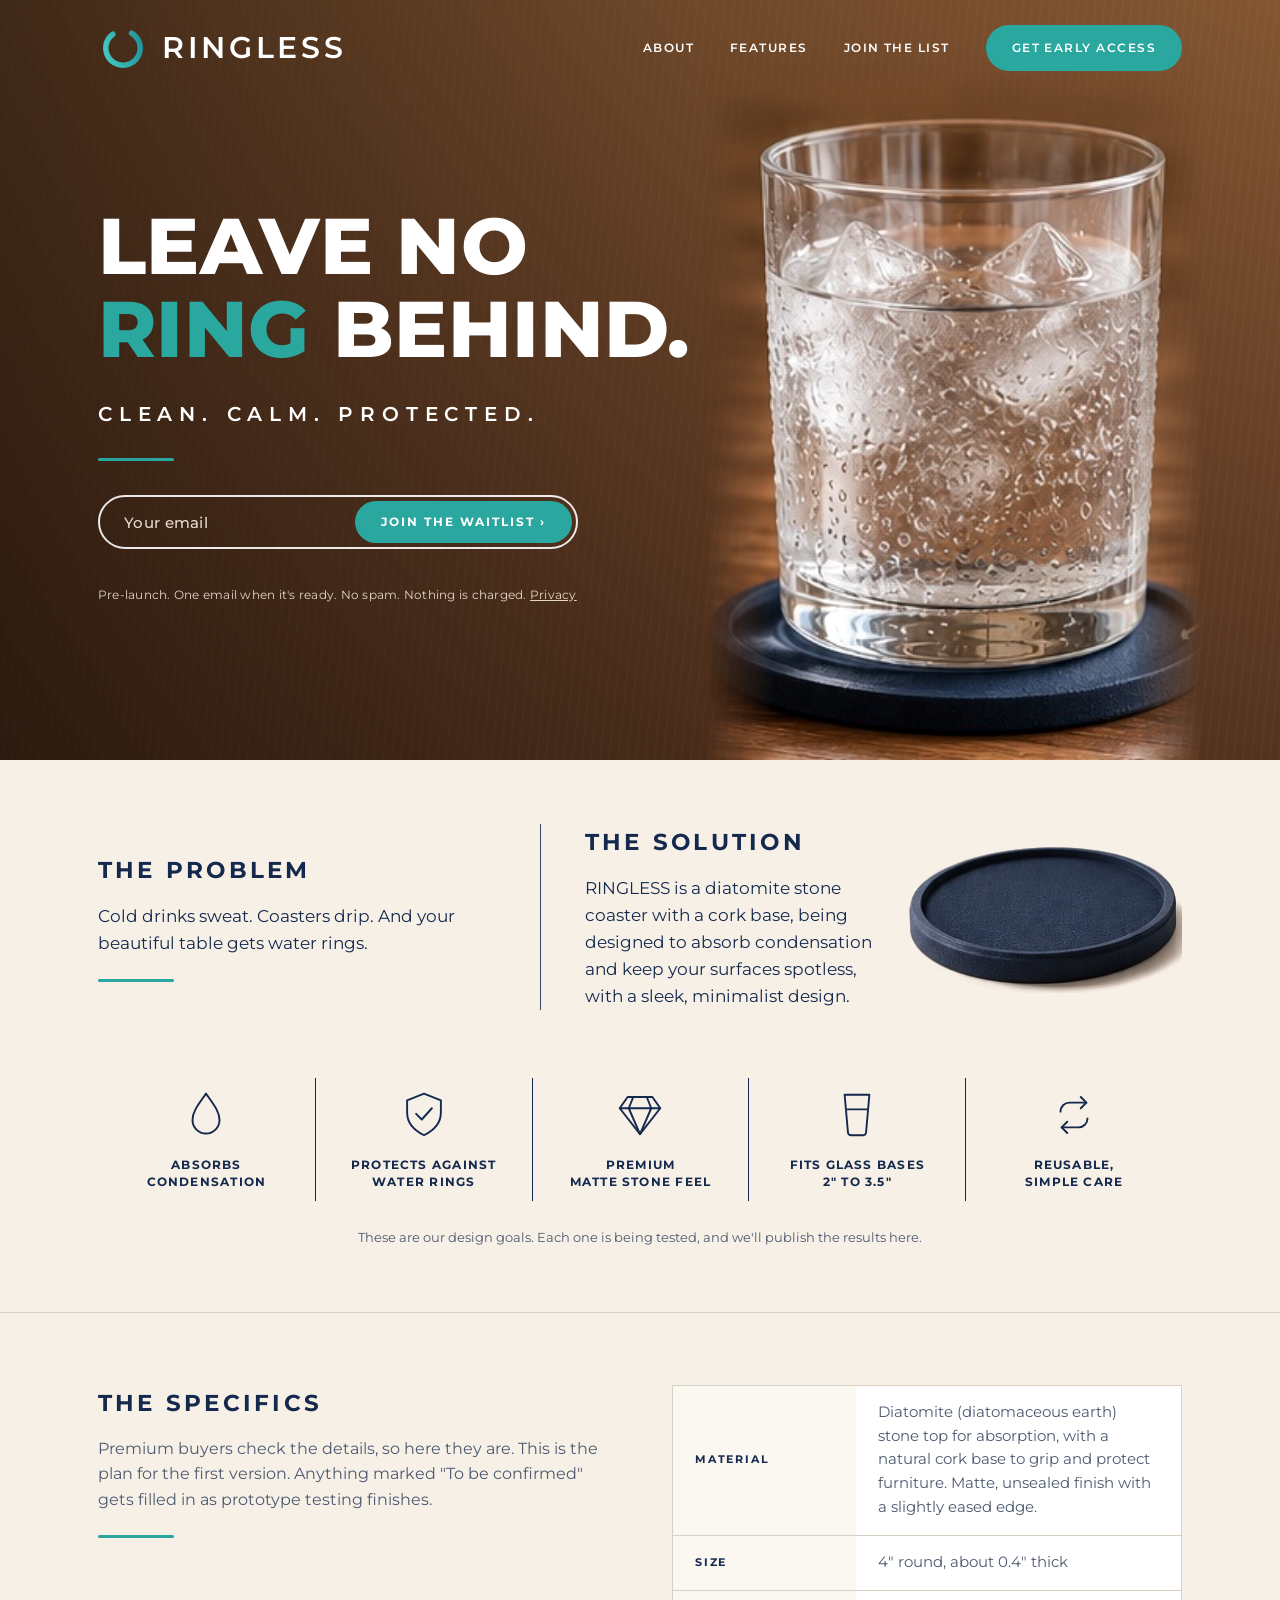
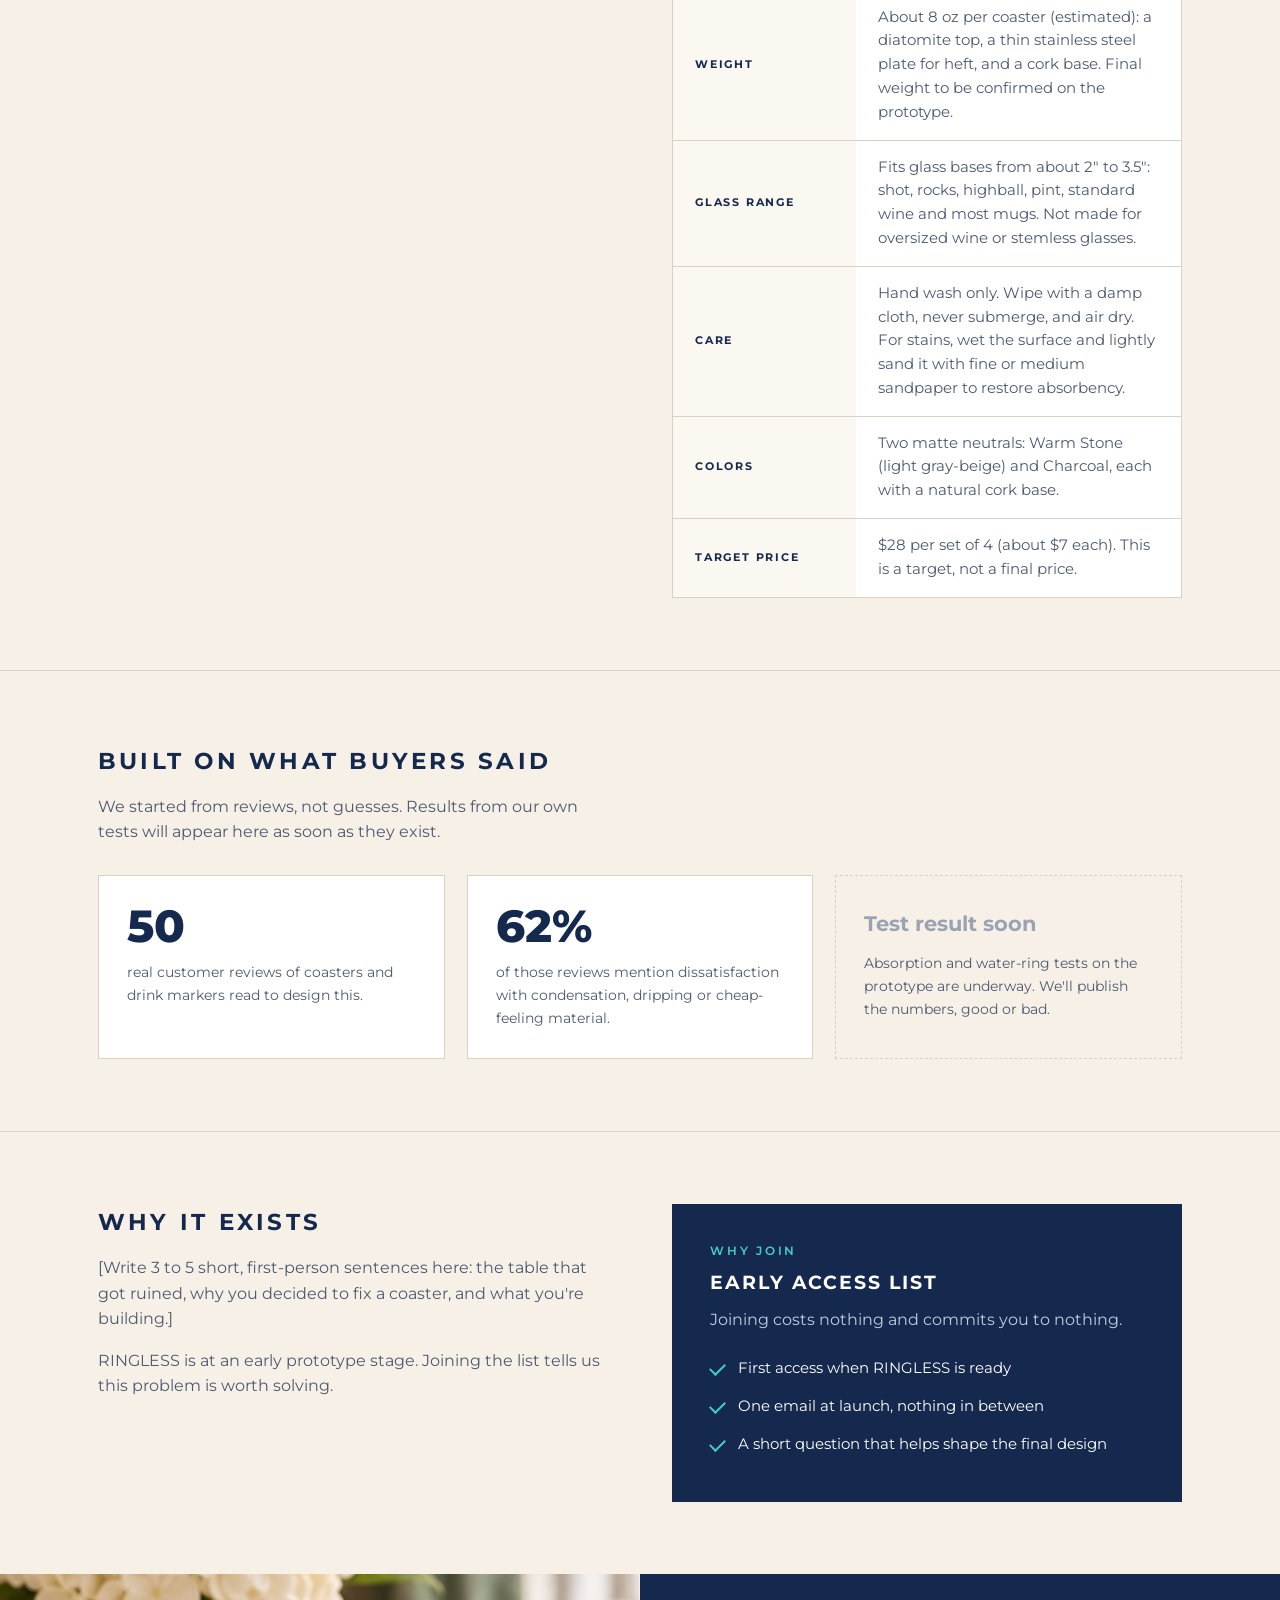
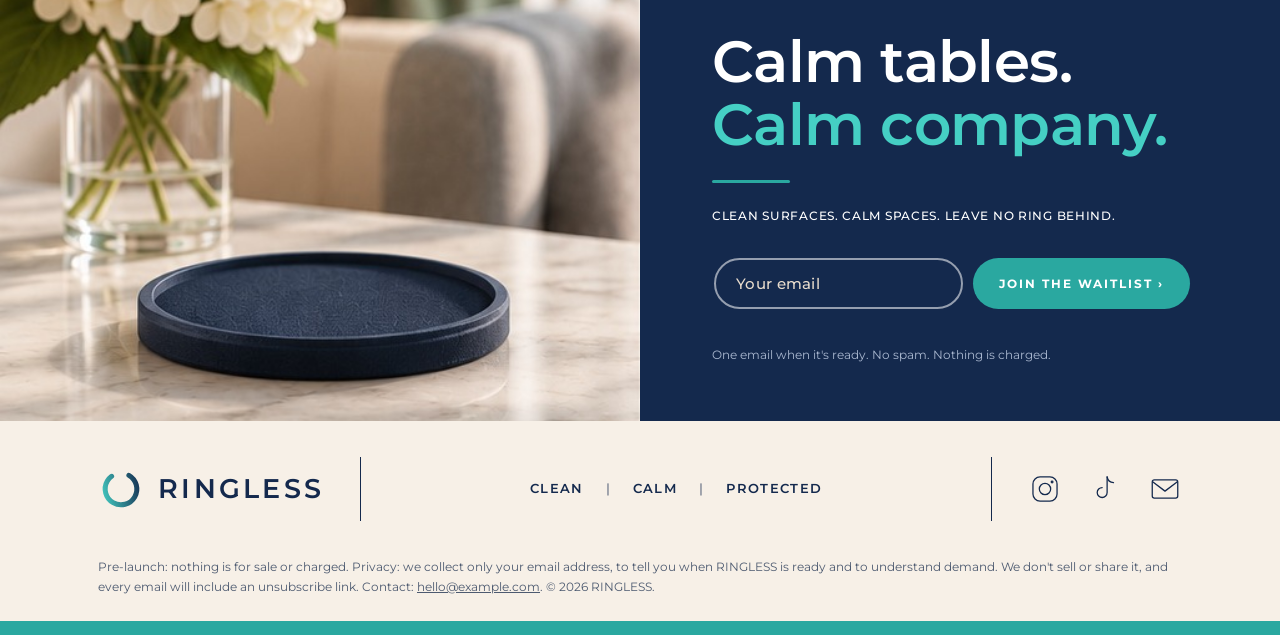
==== index.html @ 67928cbf "Add RINGLESS pre-launch landing page Co-Authored-By: Claude Sonnet 5.5 <noreply@anthropic.com>" ====
<!DOCTYPE html>
<html lang="en">
<head>
<meta charset="utf-8">
<meta name="viewport" content="width=device-width, initial-scale=1">
<title>RINGLESS | Leave no ring behind.</title>
<meta name="description" content="RINGLESS is a minimalist, weighted, absorbent coaster in development. Join the early access list.">
<meta property="og:title" content="RINGLESS | Leave no ring behind.">
<meta property="og:description" content="A minimalist absorbent coaster for people who care about their tables. Pre-launch. Join the early access list.">
<link rel="icon" href="data:image/svg+xml,%3Csvg xmlns='http://www.w3.org/2000/svg' viewBox='0 0 64 64'%3E%3Ccircle cx='32' cy='32' r='22' fill='none' stroke='%232bb0a6' stroke-width='8' stroke-dasharray='110 30' stroke-linecap='round'/%3E%3C/svg%3E">
<link rel="preconnect" href="https://fonts.googleapis.com">
<link rel="preconnect" href="https://fonts.gstatic.com" crossorigin>
<link href="https://fonts.googleapis.com/css2?family=Montserrat:wght@400;500;600;700;800&display=swap" rel="stylesheet">
<style>
:root{
  --navy:#14294d; --navy-2:#0f2140; --teal:#2aa8a0; --teal-2:#45cfc4;
  --cream:#f7f0e7; --ink:#14294d; --muted:#4d5a70; --line:#d9d1c4;
  --max:1140px;
}
*{box-sizing:border-box;margin:0;padding:0}
html{scroll-behavior:smooth}
body{font-family:Montserrat,"Segoe UI",system-ui,-apple-system,Helvetica,Arial,sans-serif;color:var(--ink);background:var(--cream);line-height:1.6;-webkit-font-smoothing:antialiased}
img,svg{max-width:100%;display:block}
a{color:inherit}
.wrap{max-width:var(--max);margin:0 auto;padding:0 28px}
.rule{width:76px;height:3px;background:var(--teal);margin:22px 0 0;border-radius:2px}
h2.sec{font-size:1.45rem;font-weight:700;letter-spacing:.14em;text-transform:uppercase;color:var(--navy);margin-bottom:14px}
.eyebrow{font-size:.72rem;letter-spacing:.24em;text-transform:uppercase;font-weight:600;color:var(--teal)}

/* ---------- HERO ---------- */
.hero{position:relative;min-height:min(100vh,760px);color:#fff;overflow:hidden;display:flex;align-items:center;
  background:
    linear-gradient(90deg,rgba(18,10,5,.62) 0%,rgba(18,10,5,.22) 55%,rgba(18,10,5,.05) 100%),
    repeating-linear-gradient(96deg,rgba(255,255,255,.025) 0 2px,transparent 2px 9px),
    linear-gradient(180deg,#8a5a34 0%,#6e4529 55%,#573520 100%);
  padding:130px 0 80px}
.hero .shot{position:absolute;right:6%;bottom:0;height:92%;aspect-ratio:318/445;max-width:44%;
  background:url(images/glass.jpg) center/cover no-repeat;
  -webkit-mask-image:linear-gradient(to right,transparent,#000 14%,#000 86%,transparent),linear-gradient(to bottom,transparent,#000 14%);
  -webkit-mask-composite:source-in;mask-image:linear-gradient(to right,transparent,#000 14%,#000 86%,transparent),linear-gradient(to bottom,transparent,#000 14%);mask-composite:intersect;
  filter:saturate(1.05) contrast(1.03)}
header{position:absolute;inset:0 0 auto 0;z-index:10}
.bar{display:flex;align-items:center;justify-content:space-between;height:96px}
.logo{display:flex;align-items:center;gap:14px;text-decoration:none;color:#fff;font-weight:600;letter-spacing:.12em;font-size:1.9rem}
.logo svg{width:50px;height:50px}
nav{display:flex;align-items:center;gap:36px}
nav a{color:#fff;text-decoration:none;font-size:.76rem;letter-spacing:.12em;text-transform:uppercase;font-weight:600}
nav a:hover{color:var(--teal-2)}
nav .pill{background:var(--teal);padding:13px 26px;border-radius:999px}
nav .pill:hover{background:var(--teal-2);color:var(--navy-2)}

.hero .copy{position:relative;z-index:2;max-width:680px}
.hero h1{font-size:clamp(2.6rem,6.2vw,5rem);font-weight:800;line-height:1.04;text-transform:uppercase;letter-spacing:.005em}
.hero h1 em{font-style:normal;color:var(--teal)}
.hero .sub{margin-top:28px;font-size:clamp(.9rem,1.9vw,1.25rem);letter-spacing:.34em;text-transform:uppercase;font-weight:600}
.hero .rule{margin:28px 0 34px}
.hero .note{margin-top:14px;font-size:.78rem;color:#e3d6c6;letter-spacing:.02em}
.hero .note a{text-decoration:underline}

/* email form (outlined pill like the mockup button) */
form.signup{display:flex;gap:0;max-width:480px;border:2px solid rgba(255,255,255,.9);border-radius:999px;padding:4px;flex-wrap:nowrap;position:relative}
form.signup input[type=email]{flex:1 1 auto;min-width:0;background:transparent;border:0;color:#fff;font:500 .95rem Montserrat,sans-serif;padding:0 20px;outline:none;letter-spacing:.02em}
form.signup input::placeholder{color:#e8dccd}
.btn{display:inline-flex;align-items:center;gap:10px;padding:15px 26px;border-radius:999px;border:0;background:var(--teal);color:#fff;font:700 .76rem/1 Montserrat,sans-serif;letter-spacing:.16em;text-transform:uppercase;cursor:pointer;transition:.2s;white-space:nowrap}
.btn:hover{background:var(--teal-2);color:var(--navy-2)}
.btn:disabled{opacity:.6;cursor:wait}
.hp{position:absolute;left:-9999px}
.err{color:#ffb4a8;font-size:.82rem;min-height:1.2em;margin:6px 0 0 20px}
.thanks{display:none;max-width:34rem}
.thanks h3{font-size:1.6rem;margin-bottom:.5rem}
.thanks p{opacity:.9;margin-bottom:1rem}
.thanks .share{display:flex;gap:8px;margin:14px 0 22px}
.thanks .share input{flex:1;min-width:0;padding:12px 18px;border-radius:999px;border:1.5px solid rgba(255,255,255,.4);background:rgba(255,255,255,.08);color:#fff;font-size:.9rem}
.thanks .share .btn{padding:12px 20px}
.survey legend{font-weight:600;margin-bottom:10px;font-size:.95rem}
.survey label{display:inline-flex;margin:0 8px 8px 0;padding:9px 16px;border:1.5px solid rgba(255,255,255,.4);border-radius:999px;font-size:.85rem;cursor:pointer;transition:.15s}
.survey input{position:absolute;opacity:0}
.survey label:has(input:checked){background:var(--teal);border-color:var(--teal)}
.survey label:hover{border-color:var(--teal-2)}

/* ---------- PROBLEM / SOLUTION ---------- */
.ps{padding:64px 0 40px}
.ps .grid{display:grid;grid-template-columns:1fr 1px 1.5fr;gap:44px;align-items:center}
.ps .divider{background:var(--navy);align-self:stretch;opacity:.85}
.ps p{color:var(--ink);font-size:1.05rem;max-width:25rem}
.ps .sol{display:grid;grid-template-columns:1fr 280px;gap:20px;align-items:center}
.ps .coaster{width:280px;aspect-ratio:275/150;background:url(images/coaster.png) center/contain no-repeat}

/* ---------- ICON STRIP ---------- */
.strip{padding:28px 0 64px}
.strip .row{display:grid;grid-template-columns:repeat(5,1fr)}
.strip .it{text-align:center;padding:10px 14px;border-left:1.5px solid var(--navy)}
.strip .it:first-child{border-left:0}
.strip svg{width:54px;height:54px;margin:0 auto 14px;stroke:var(--navy);fill:none;stroke-width:1.7;stroke-linecap:round;stroke-linejoin:round}
.strip b{display:block;font-size:.76rem;letter-spacing:.1em;text-transform:uppercase;font-weight:700;color:var(--navy);line-height:1.45}
.strip .tagline{text-align:center;margin-top:26px;font-size:.82rem;color:var(--muted)}

/* ---------- DETAILS / PROOF / STORY / FAQ ---------- */
.block{padding:72px 0;border-top:1px solid var(--line)}
.two{display:grid;grid-template-columns:1fr 1fr;gap:64px;align-items:start}
.lead{color:var(--muted);max-width:32rem}
.specs{width:100%;border-collapse:collapse;background:#fff;border:1px solid var(--line)}
.specs th,.specs td{text-align:left;padding:15px 22px;border-bottom:1px solid var(--line);font-size:.93rem}
.specs th{width:36%;font-size:.7rem;letter-spacing:.16em;text-transform:uppercase;color:var(--navy);font-weight:700;background:#fbf7f1}
.specs td{color:var(--muted)}
.specs tr:last-child th,.specs tr:last-child td{border-bottom:0}
.tbc{color:var(--teal);font-weight:700}
.stats{display:grid;grid-template-columns:repeat(3,1fr);gap:22px;margin-top:30px}
.stat{padding:28px;border:1px solid var(--line);background:#fff}
.stat b{display:block;font-size:2.8rem;font-weight:800;color:var(--navy);line-height:1}
.stat span{display:block;margin-top:12px;color:var(--muted);font-size:.9rem}
.stat.pending{background:transparent;border-style:dashed}
.stat.pending b{color:#9aa3b4;font-size:1.3rem;font-weight:700;padding:.6rem 0 .35rem}
.story p{color:var(--muted);margin-bottom:1rem}
.offer{background:var(--navy);color:#fff;padding:38px}
.offer h3{font-size:1.2rem;letter-spacing:.1em;text-transform:uppercase;margin:.4rem 0 .6rem}
.offer p{color:#c0cce0}
.offer ul{list-style:none;margin-top:16px}
.offer li{padding:7px 0 7px 28px;position:relative;font-size:.95rem}
.offer li:before{content:"";position:absolute;left:0;top:14px;width:13px;height:7px;border-left:2px solid var(--teal-2);border-bottom:2px solid var(--teal-2);transform:rotate(-45deg)}

/* ---------- SPLIT CTA ---------- */
.split{display:grid;grid-template-columns:1fr 1fr;min-height:430px}
.split .photo{background:url(images/lifestyle.jpg) center/cover no-repeat;min-height:300px}
.split .panel{background:var(--navy);color:#fff;display:flex;flex-direction:column;justify-content:center;padding:56px clamp(28px,6vw,72px)}
.split h2{font-size:clamp(2.2rem,4.6vw,3.6rem);font-weight:600;line-height:1.1;letter-spacing:-.01em}
.split h2 em{font-style:normal;color:var(--teal-2)}
.split .rule{margin:24px 0 24px;width:78px}
.split .s{font-size:.74rem;letter-spacing:.06em;text-transform:uppercase;font-weight:500;margin-bottom:30px}
.split .note{margin-top:12px;font-size:.78rem;color:#aab8d0}

/* ---------- FOOTER ---------- */
footer{background:var(--cream)}
.foot{display:grid;grid-template-columns:auto 1px 1fr 1px auto;gap:36px;align-items:center;padding:36px 0}
.foot .v{background:var(--navy);height:64px}
footer .logo{color:var(--navy);font-size:1.7rem}
footer .logo svg{width:46px;height:46px}
.tl{display:flex;justify-content:center;gap:22px;font-size:.82rem;letter-spacing:.1em;text-transform:uppercase;color:var(--navy);font-weight:600}
.tl i{font-style:normal;opacity:.5}
.soc{display:flex;gap:26px}
.soc a{color:var(--navy)}
.soc svg{width:34px;height:34px;stroke:currentColor;fill:none;stroke-width:1.8;stroke-linecap:round;stroke-linejoin:round}
.legal{font-size:.78rem;color:var(--muted);padding:0 0 24px}
.legal a{text-decoration:underline}
.stripe{height:14px;background:var(--teal)}

@media (max-width:960px){
  nav a:not(.pill){display:none}
  .hero{padding-top:120px}
  .hero .shot{opacity:.38;max-width:none;right:-8%;height:70%}
  .ps .grid{grid-template-columns:1fr}
  .ps .divider{height:1px;width:100%}
  .ps .sol{grid-template-columns:1fr}
  .strip .row{grid-template-columns:repeat(2,1fr);row-gap:20px}
  .strip .it:nth-child(odd){border-left:0}
  .strip .it:last-child{grid-column:1/-1}
  .two,.split,.stats{grid-template-columns:1fr}
  .stats{gap:14px}
  .foot{grid-template-columns:1fr;gap:22px;text-align:center;justify-items:center}
  .foot .v{display:none}
}
@media (max-width:520px){
  .logo{font-size:1.35rem}.logo svg{width:36px;height:36px}
  nav .pill{padding:11px 16px;font-size:.68rem}
  form.signup{flex-wrap:wrap;border-radius:28px}
  form.signup input[type=email]{flex:1 1 100%;padding:14px 18px}
  form.signup .btn{flex:1 1 100%;justify-content:center}
}
@media (prefers-reduced-motion:no-preference){
  .reveal{opacity:0;transform:translateY(14px);transition:opacity .7s,transform .7s}
  .reveal.in{opacity:1;transform:none}
}
</style>
</head>
<body>

<!-- TOP BAR -->
<header>
  <div class="wrap bar">
    <a class="logo" href="#top" aria-label="RINGLESS home">
      <svg viewBox="0 0 64 64" aria-hidden="true"><defs><linearGradient id="lg" x1="0" y1="0" x2="1" y2="1"><stop offset="0" stop-color="#45cfc4"/><stop offset="1" stop-color="#1f8f9a"/></linearGradient></defs><circle cx="32" cy="32" r="22" fill="none" stroke="url(#lg)" stroke-width="7" stroke-dasharray="112 28" stroke-linecap="round" transform="rotate(-60 32 32)"/></svg>
      RINGLESS
    </a>
    <nav>
      <a href="#about">About</a>
      <a href="#features">Features</a>
      <a href="#join">Join the list</a>
      <a href="#join" class="pill">Get early access</a>
    </nav>
  </div>
</header>

<main id="top">
<!-- HERO -->
<section class="hero">
  <div class="shot" role="img" aria-label="Glass of iced water on a navy coaster"></div>
  <div class="wrap" style="width:100%">
    <div class="copy">
      <h1>Leave no<br><em>ring</em> behind.</h1>
      <p class="sub">Clean. Calm. Protected.</p>
      <div class="rule"></div>

      <form class="signup" id="form-hero" novalidate>
        <input type="email" name="email" placeholder="Your email" autocomplete="email" aria-label="Email address" required>
        <input class="hp" type="text" name="company" tabindex="-1" autocomplete="off" aria-hidden="true">
        <button class="btn" type="submit">Join the waitlist &rsaquo;</button>
      </form>
      <p class="err" role="alert"></p>
      <p class="note">Pre-launch. One email when it's ready. No spam. Nothing is charged. <a href="#privacy">Privacy</a></p>
      <div class="thanks" data-thanks></div>
    </div>
  </div>
</section>

<!-- PROBLEM / SOLUTION -->
<section class="ps" id="about">
  <div class="wrap grid">
    <div class="reveal">
      <h2 class="sec">The problem</h2>
      <p>Cold drinks sweat. Coasters drip. And your beautiful table gets water rings.</p>
      <div class="rule"></div>
    </div>
    <div class="divider"></div>
    <div class="sol reveal">
      <div>
        <h2 class="sec">The solution</h2>
        <p>RINGLESS is a diatomite stone coaster with a cork base, being designed to absorb condensation and keep your surfaces spotless, with a sleek, minimalist design.</p>
      </div>
      <div class="coaster" role="img" aria-label="RINGLESS prototype coaster"></div>
    </div>
  </div>
</section>

<!-- ICON STRIP -->
<section class="strip" id="features">
  <div class="wrap">
    <div class="row reveal">
      <div class="it">
        <svg viewBox="0 0 48 48"><path d="M24 5C17 15 12 21 12 28.500a12 12 0 0 0 24 0C36 21 31 15 24 5z"/></svg>
        <b>Absorbs<br>condensation</b>
      </div>
      <div class="it">
        <svg viewBox="0 0 48 48"><path d="M24 5l15 6v11c0 10-7 16-15 20C16 38 9 32 9 22V11z"/><path d="M17 23l5 5 9-10"/></svg>
        <b>Protects against<br>water rings</b>
      </div>
      <div class="it">
        <svg viewBox="0 0 48 48"><path d="M13 8h22l7 10-18 23L6 18z"/><path d="M6 18h36M18 8l-4 10 10 23M30 8l4 10-10 23"/></svg>
        <b>Premium<br>matte stone feel</b>
      </div>
      <div class="it">
        <svg viewBox="0 0 48 48"><path d="M13 6h22l-3 34a3 3 0 0 1-3 2H19a3 3 0 0 1-3-2z"/><path d="M15.500 19h17"/></svg>
        <b>Fits glass bases<br>2" to 3.5"</b>
      </div>
      <div class="it">
        <svg viewBox="0 0 48 48"><path d="M30 8l5 5-5 5"/><path d="M35 13H20a8 8 0 0 0-8 8"/><path d="M18 40l-5-5 5-5"/><path d="M13 35h15a8 8 0 0 0 8-8"/></svg>
        <b>Reusable,<br>simple care</b>
      </div>
    </div>
    <p class="tagline">These are our design goals. Each one is being tested, and we'll publish the results here.</p>
  </div>
</section>

<!-- DETAILS -->
<section class="block">
  <div class="wrap two">
    <div class="reveal">
      <h2 class="sec">The specifics</h2>
      <p class="lead">Premium buyers check the details, so here they are. This is the plan for the first version. Anything marked "To be confirmed" gets filled in as prototype testing finishes.</p>
      <div class="rule"></div>
    </div>
    <div class="reveal">
      <table class="specs">
        <tr><th>Material</th><td>Diatomite (diatomaceous earth) stone top for absorption, with a natural cork base to grip and protect furniture. Matte, unsealed finish with a slightly eased edge.</td></tr>
        <tr><th>Size</th><td>4" round, about 0.4" thick</td></tr>
        <tr><th>Weight</th><td>About 8 oz per coaster (estimated): a diatomite top, a thin stainless steel plate for heft, and a cork base. Final weight to be confirmed on the prototype.</td></tr>
        <tr><th>Glass range</th><td>Fits glass bases from about 2" to 3.5": shot, rocks, highball, pint, standard wine and most mugs. Not made for oversized wine or stemless glasses.</td></tr>
        <tr><th>Care</th><td>Hand wash only. Wipe with a damp cloth, never submerge, and air dry. For stains, wet the surface and lightly sand it with fine or medium sandpaper to restore absorbency.</td></tr>
        <tr><th>Colors</th><td>Two matte neutrals: Warm Stone (light gray-beige) and Charcoal, each with a natural cork base.</td></tr>
        <tr><th>Target price</th><td>$28 per set of 4 (about $7 each). This is a target, not a final price.</td></tr>
      </table>
    </div>
  </div>
</section>

<!-- PROOF -->
<section class="block">
  <div class="wrap">
    <h2 class="sec">Built on what buyers said</h2>
    <p class="lead">We started from reviews, not guesses. Results from our own tests will appear here as soon as they exist.</p>
    <div class="stats">
      <div class="stat reveal"><b>50</b><span>real customer reviews of coasters and drink markers read to design this.</span></div>
      <div class="stat reveal"><b>62%</b><span>of those reviews mention dissatisfaction with condensation, dripping or cheap-feeling material.</span></div>
      <div class="stat pending reveal"><b>Test result soon</b><span>Absorption and water-ring tests on the prototype are underway. We'll publish the numbers, good or bad.</span></div>
    </div>
  </div>
</section>

<!-- STORY + WHY JOIN -->
<section class="block">
  <div class="wrap two">
    <div class="story reveal">
      <h2 class="sec">Why it exists</h2>
      <!-- TODO: replace with 3-5 first-person sentences: the table you ruined, why a coaster, what you're building -->
      <p>[Write 3 to 5 short, first-person sentences here: the table that got ruined, why you decided to fix a coaster, and what you're building.]</p>
      <p>RINGLESS is at an early prototype stage. Joining the list tells us this problem is worth solving.</p>
    </div>
    <div class="offer reveal">
      <p class="eyebrow" style="color:var(--teal-2)">Why join</p>
      <h3>Early access list</h3>
      <p>Joining costs nothing and commits you to nothing.</p>
      <!-- Pick ONE real offer you can keep and edit this list. -->
      <ul>
        <li>First access when RINGLESS is ready</li>
        <li>One email at launch, nothing in between</li>
        <li>A short question that helps shape the final design</li>
      </ul>
    </div>
  </div>
</section>

<!-- SPLIT CTA -->
<section class="split" id="join">
  <div class="photo" role="img" aria-label="Navy coaster on a marble table beside white flowers"></div>
  <div class="panel">
    <h2>Calm tables.<br><em>Calm company.</em></h2>
    <div class="rule"></div>
    <p class="s">Clean surfaces. Calm spaces. Leave no ring behind.</p>
    <form class="signup" id="form-cta" novalidate style="border-color:transparent;padding:0">
      <input type="email" name="email" placeholder="Your email" autocomplete="email" aria-label="Email address" required style="border:2px solid rgba(255,255,255,.55);border-radius:999px;padding:14px 20px;margin-right:10px">
      <input class="hp" type="text" name="company" tabindex="-1" autocomplete="off" aria-hidden="true">
      <button class="btn" type="submit">Join the waitlist &rsaquo;</button>
    </form>
    <p class="err" role="alert"></p>
    <p class="note">One email when it's ready. No spam. Nothing is charged.</p>
    <div class="thanks" data-thanks></div>
  </div>
</section>
</main>

<!-- FOOTER -->
<footer>
  <div class="wrap">
    <div class="foot">
      <a class="logo" href="#top">
        <svg viewBox="0 0 64 64" aria-hidden="true"><defs><linearGradient id="lg2" x1="0" y1="0" x2="1" y2="1"><stop offset="0" stop-color="#45cfc4"/><stop offset="1" stop-color="#14294d"/></linearGradient></defs><circle cx="32" cy="32" r="22" fill="none" stroke="url(#lg2)" stroke-width="7" stroke-dasharray="112 28" stroke-linecap="round" transform="rotate(-60 32 32)"/></svg>
        RINGLESS
      </a>
      <span class="v"></span>
      <div class="tl"><span>Clean</span><i>|</i><span>Calm</span><i>|</i><span>Protected</span></div>
      <span class="v"></span>
      <div class="soc">
        <!-- TODO: replace href="#" with your real Instagram / TikTok URLs, or delete the icon -->
        <a href="#" aria-label="Instagram"><svg viewBox="0 0 48 48"><rect x="7" y="7" width="34" height="34" rx="10"/><circle cx="24" cy="24" r="8"/><circle cx="34" cy="14" r="1.200"/></svg></a>
        <a href="#" aria-label="TikTok"><svg viewBox="0 0 48 48"><path d="M27 7v22a7 7 0 1 1-7-7"/><path d="M27 7c1 5 4 8 9 8"/></svg></a>
        <a href="mailto:hello@example.com" aria-label="Email"><svg viewBox="0 0 48 48"><rect x="6" y="11" width="36" height="26" rx="3"/><path d="M7 14l17 13 17-13"/></svg></a>
      </div>
    </div>
    <p class="legal" id="privacy">Pre-launch: nothing is for sale or charged. Privacy: we collect only your email address, to tell you when RINGLESS is ready and to understand demand. We don't sell or share it, and every email will include an unsubscribe link. Contact: <a href="mailto:hello@example.com">hello@example.com</a>. &copy; <span id="yr"></span> RINGLESS.</p>
  </div>
  <div class="stripe"></div>
</footer>

<script>
/* ============ CONFIG ============ */
// Point this at your form backend (Formspree, Buttondown, Google Apps Script, etc.).
// It receives JSON: {email, source, medium, campaign, ts, kind}
// Leave empty to only store signups in this browser (local testing).
const ENDPOINT = "";
const SHARE_URL = location.origin && location.origin !== "null" ? location.origin + location.pathname : location.href;
/* ================================= */

document.getElementById("yr").textContent = new Date().getFullYear();

// Source tracking: ?utm_source=...  (tag friends/family as utm_source=friends)
const q = new URLSearchParams(location.search);
let ref = "direct"; try{ if(document.referrer) ref = new URL(document.referrer).hostname || "direct"; }catch{}
const src = { source: q.get("utm_source") || q.get("ref") || ref, medium: q.get("utm_medium") || "", campaign: q.get("utm_campaign") || "" };

async function send(payload){
  const rec = {...payload, ...src, ts: new Date().toISOString()};
  const log = JSON.parse(localStorage.getItem("ringless_log") || "[]");
  log.push(rec); localStorage.setItem("ringless_log", JSON.stringify(log));
  if(!ENDPOINT) return true;
  const r = await fetch(ENDPOINT, {method:"POST", headers:{"Content-Type":"application/json","Accept":"application/json"}, body:JSON.stringify(rec)});
  return r.ok;
}

const emailRe = /^[^\s@]+@[^\s@]+\.[^\s@]{2,}$/;
let signedEmail = null;

document.querySelectorAll("form.signup").forEach(form => {
  form.addEventListener("submit", async e => {
    e.preventDefault();
    const err = form.parentElement.querySelector(".err");
    const btn = form.querySelector("button");
    const email = form.email.value.trim();
    err.textContent = "";
    if(form.company.value) return;                       // honeypot
    if(!emailRe.test(email)){ err.textContent = "Please enter a valid email address."; return; }
    btn.disabled = true;
    try{
      if(!(await send({kind:"signup", email}))) throw 0;
      signedEmail = email;
      showThanks(form);
    }catch{
      err.textContent = "Something went wrong. Please try again.";
      btn.disabled = false;
    }
  });
});

function showThanks(from){
  document.querySelectorAll("form.signup, .err, .note").forEach(el => el.style.display = "none");
  document.querySelectorAll("[data-thanks]").forEach(box => {
    box.style.display = "block";
    box.innerHTML = `
      <h3>You're on the list.</h3>
      <p>We'll email you once, when RINGLESS is ready. Know someone who ruins tables? Send them this link.</p>
      <div class="share"><input readonly value="${SHARE_URL}" aria-label="Share link"><button class="btn" type="button" data-copy>Copy</button></div>
      <fieldset class="survey" style="border:0">
        <legend>One question: what would you pay for a set of four?</legend>
        ${["Under $25","$25 to $40","$40 to $60","$60 to $80","Over $80"].map(v=>`<label><input type="radio" name="price" value="${v}">${v}</label>`).join("")}
        <p data-survey-note style="font-size:.8rem;margin-top:6px"></p>
      </fieldset>`;
  });
  from.closest("section").scrollIntoView({behavior:"smooth", block:"center"});
}

document.addEventListener("click", e => {
  const b = e.target.closest("[data-copy]");
  if(!b) return;
  navigator.clipboard?.writeText(SHARE_URL);
  b.textContent = "Copied"; setTimeout(()=>b.textContent="Copy", 1600);
});
document.addEventListener("change", async e => {
  if(e.target.name !== "price") return;
  await send({kind:"survey", email:signedEmail, price_range:e.target.value}).catch(()=>{});
  document.querySelectorAll("[data-survey-note]").forEach(n => n.textContent = "Thanks. That helps.");
  document.querySelectorAll('input[name="price"]').forEach(i => i.checked = i.value === e.target.value);
});

if("IntersectionObserver" in window){
  const io = new IntersectionObserver(es => es.forEach(x => { if(x.isIntersecting){ x.target.classList.add("in"); io.unobserve(x.target); }}), {threshold:.12});
  document.querySelectorAll(".reveal").forEach(el => io.observe(el));
} else document.querySelectorAll(".reveal").forEach(el => el.classList.add("in"));
</script>
</body>
</html>
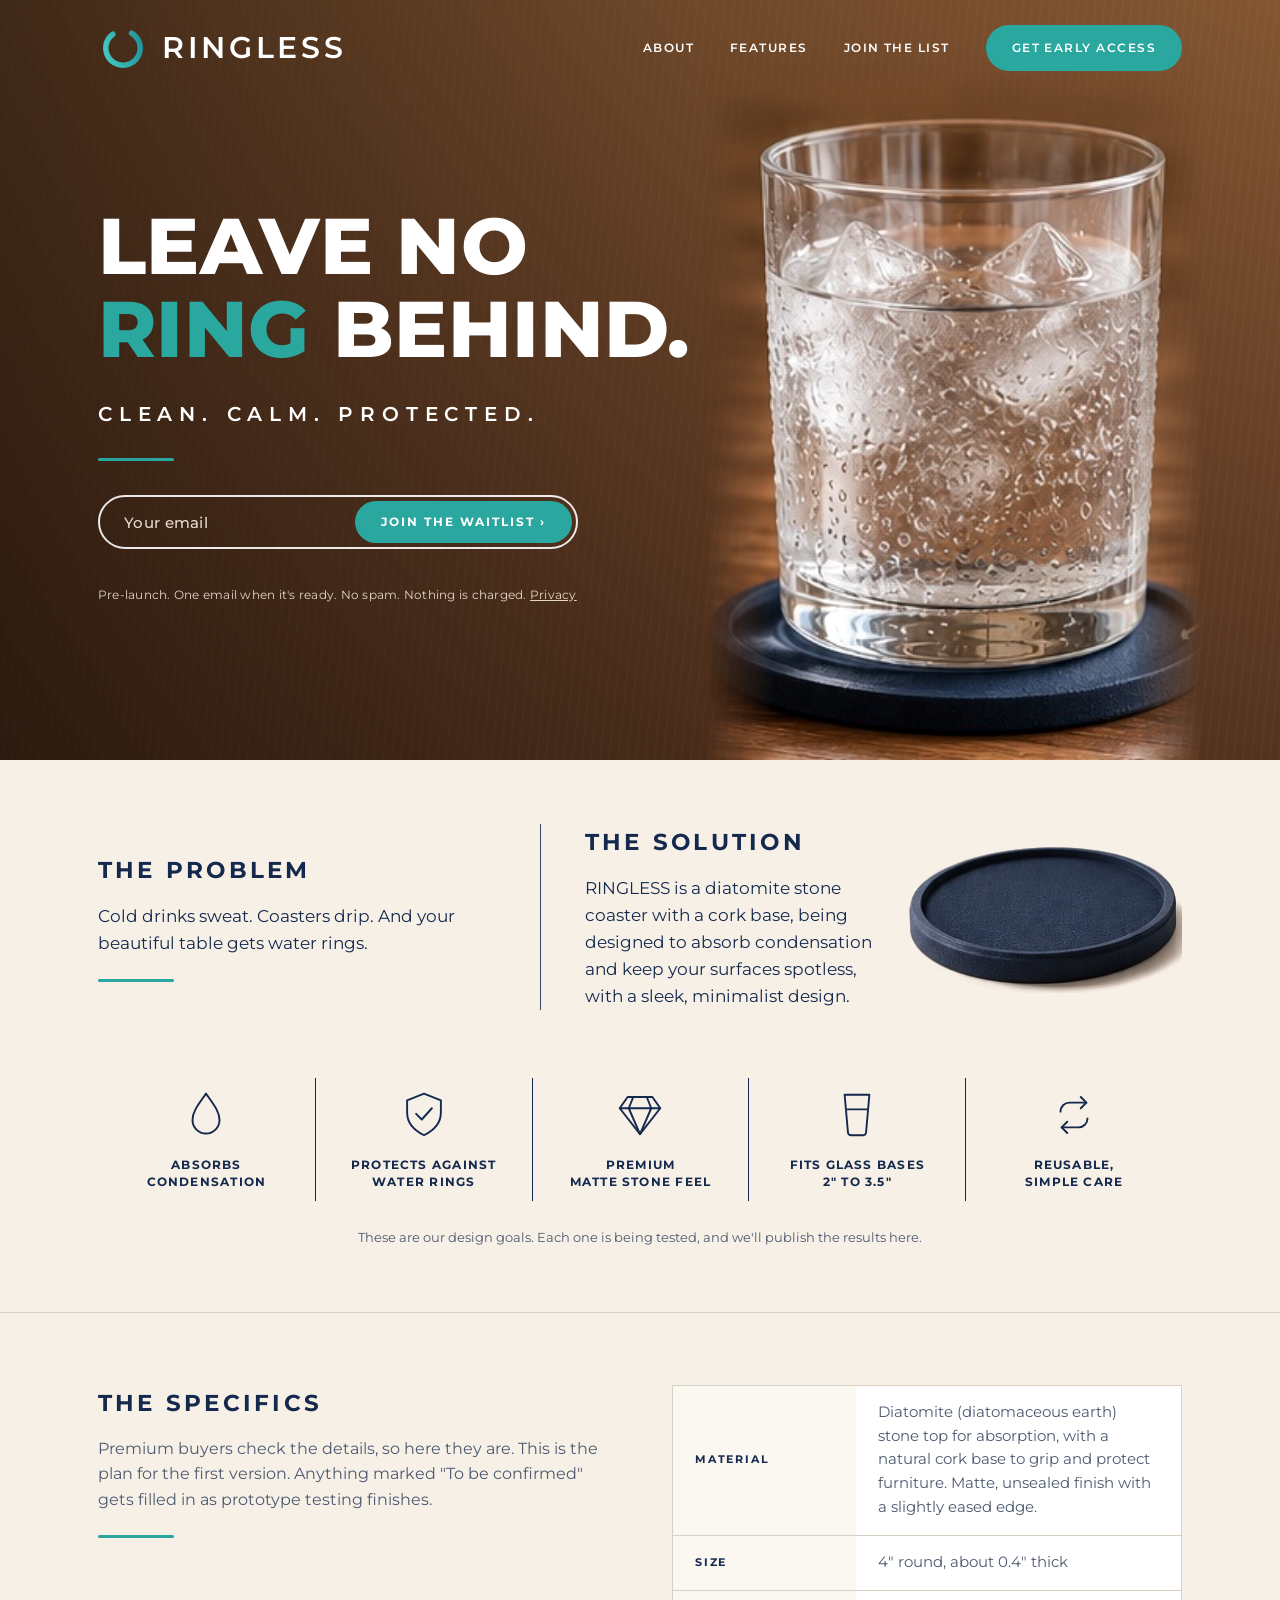
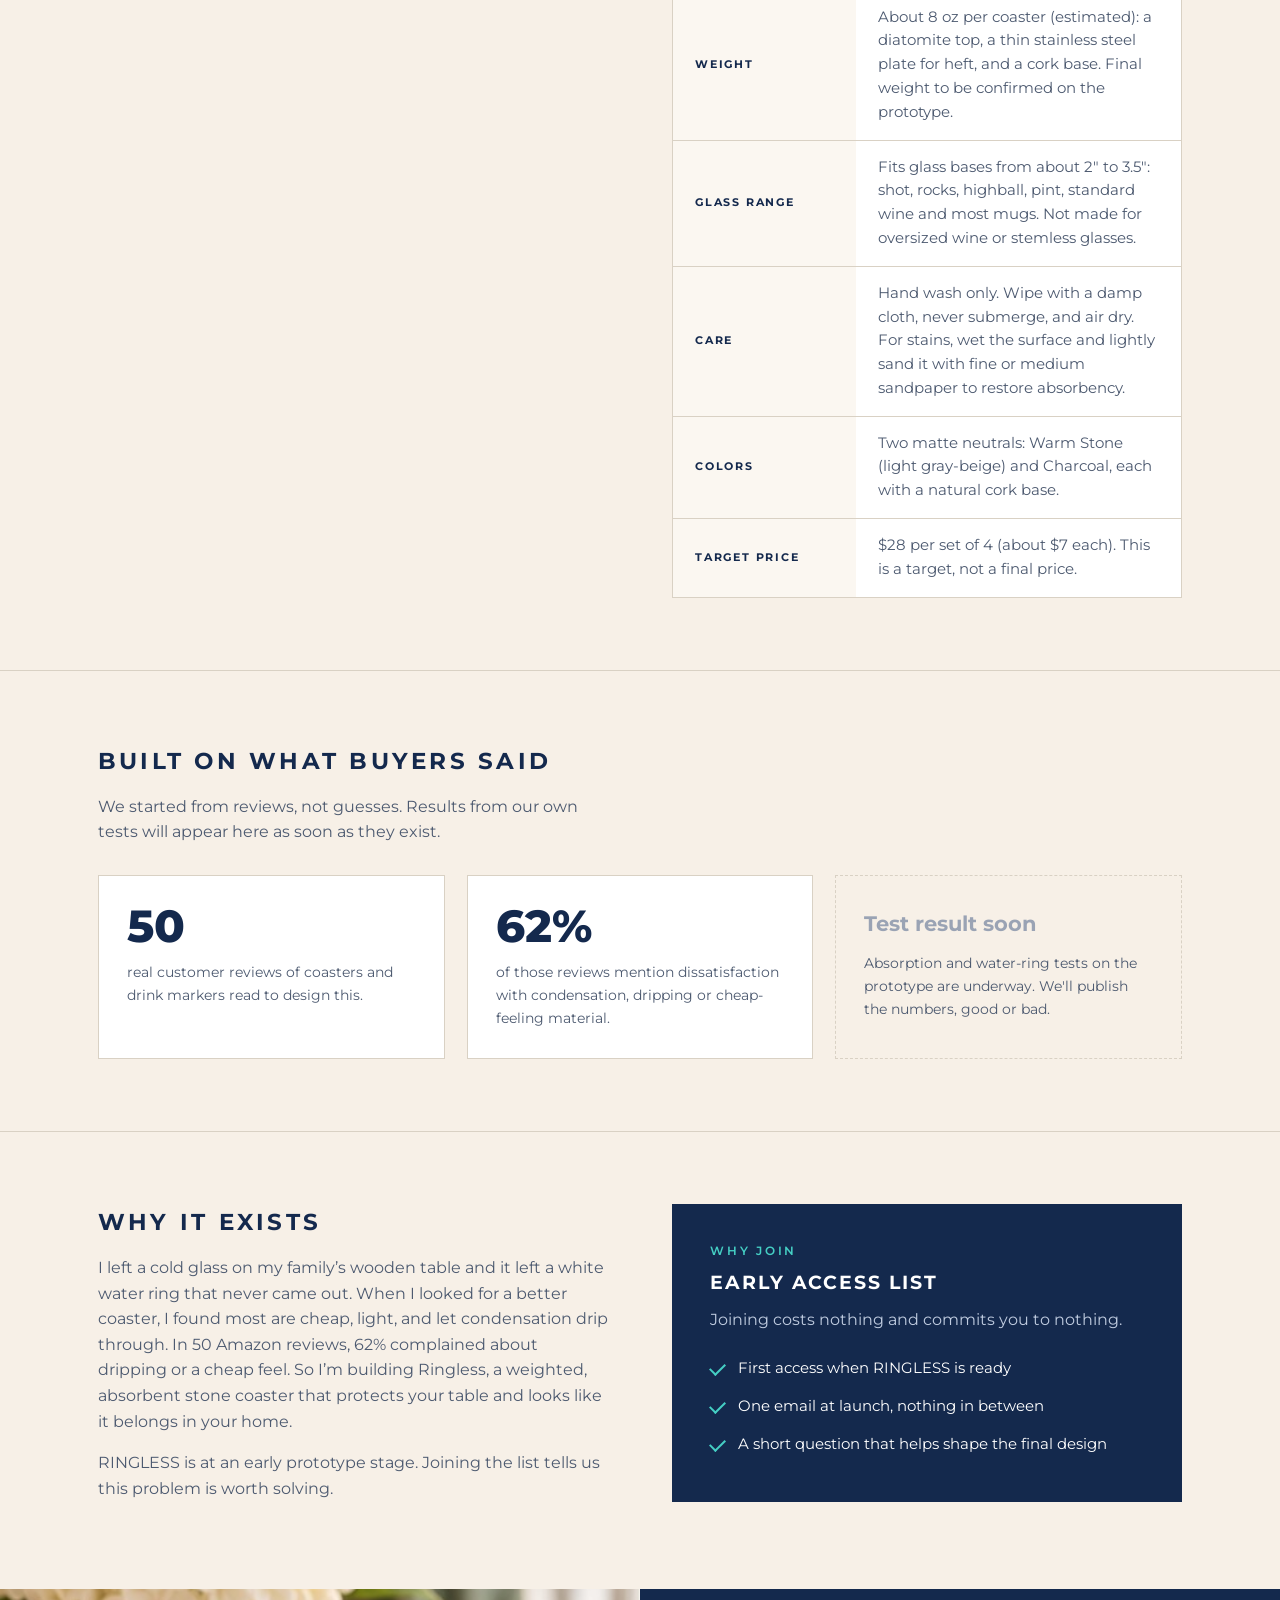
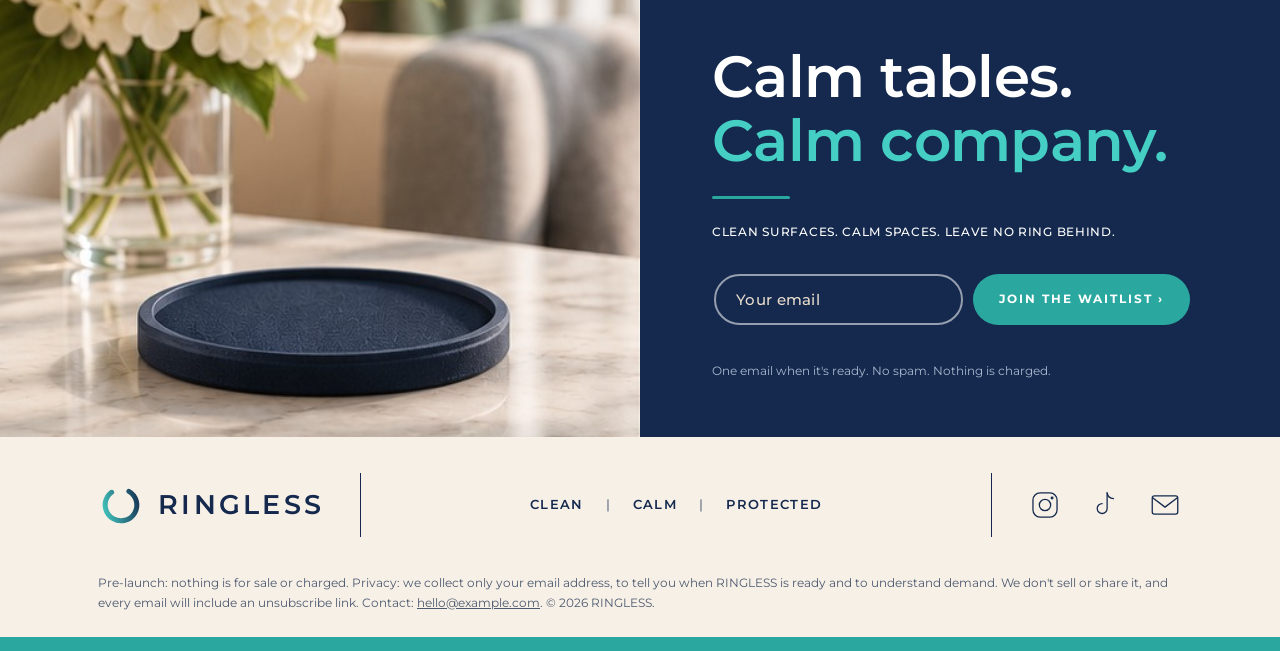
==== commit 96cfbeca: "Add founder story to landing page Co-Authored-By: Claude Sonnet 5.5 <noreply@anthropic.com>" ====
--- a/index.html
+++ b/index.html
@@ -11,166 +11,7 @@
 <link rel="preconnect" href="https://fonts.googleapis.com">
 <link rel="preconnect" href="https://fonts.gstatic.com" crossorigin>
 <link href="https://fonts.googleapis.com/css2?family=Montserrat:wght@400;500;600;700;800&display=swap" rel="stylesheet">
-<style>
-:root{
-  --navy:#14294d; --navy-2:#0f2140; --teal:#2aa8a0; --teal-2:#45cfc4;
-  --cream:#f7f0e7; --ink:#14294d; --muted:#4d5a70; --line:#d9d1c4;
-  --max:1140px;
-}
-*{box-sizing:border-box;margin:0;padding:0}
-html{scroll-behavior:smooth}
-body{font-family:Montserrat,"Segoe UI",system-ui,-apple-system,Helvetica,Arial,sans-serif;color:var(--ink);background:var(--cream);line-height:1.6;-webkit-font-smoothing:antialiased}
-img,svg{max-width:100%;display:block}
-a{color:inherit}
-.wrap{max-width:var(--max);margin:0 auto;padding:0 28px}
-.rule{width:76px;height:3px;background:var(--teal);margin:22px 0 0;border-radius:2px}
-h2.sec{font-size:1.45rem;font-weight:700;letter-spacing:.14em;text-transform:uppercase;color:var(--navy);margin-bottom:14px}
-.eyebrow{font-size:.72rem;letter-spacing:.24em;text-transform:uppercase;font-weight:600;color:var(--teal)}
-
-/* ---------- HERO ---------- */
-.hero{position:relative;min-height:min(100vh,760px);color:#fff;overflow:hidden;display:flex;align-items:center;
-  background:
-    linear-gradient(90deg,rgba(18,10,5,.62) 0%,rgba(18,10,5,.22) 55%,rgba(18,10,5,.05) 100%),
-    repeating-linear-gradient(96deg,rgba(255,255,255,.025) 0 2px,transparent 2px 9px),
-    linear-gradient(180deg,#8a5a34 0%,#6e4529 55%,#573520 100%);
-  padding:130px 0 80px}
-.hero .shot{position:absolute;right:6%;bottom:0;height:92%;aspect-ratio:318/445;max-width:44%;
-  background:url(images/glass.jpg) center/cover no-repeat;
-  -webkit-mask-image:linear-gradient(to right,transparent,#000 14%,#000 86%,transparent),linear-gradient(to bottom,transparent,#000 14%);
-  -webkit-mask-composite:source-in;mask-image:linear-gradient(to right,transparent,#000 14%,#000 86%,transparent),linear-gradient(to bottom,transparent,#000 14%);mask-composite:intersect;
-  filter:saturate(1.05) contrast(1.03)}
-header{position:absolute;inset:0 0 auto 0;z-index:10}
-.bar{display:flex;align-items:center;justify-content:space-between;height:96px}
-.logo{display:flex;align-items:center;gap:14px;text-decoration:none;color:#fff;font-weight:600;letter-spacing:.12em;font-size:1.9rem}
-.logo svg{width:50px;height:50px}
-nav{display:flex;align-items:center;gap:36px}
-nav a{color:#fff;text-decoration:none;font-size:.76rem;letter-spacing:.12em;text-transform:uppercase;font-weight:600}
-nav a:hover{color:var(--teal-2)}
-nav .pill{background:var(--teal);padding:13px 26px;border-radius:999px}
-nav .pill:hover{background:var(--teal-2);color:var(--navy-2)}
-
-.hero .copy{position:relative;z-index:2;max-width:680px}
-.hero h1{font-size:clamp(2.6rem,6.2vw,5rem);font-weight:800;line-height:1.04;text-transform:uppercase;letter-spacing:.005em}
-.hero h1 em{font-style:normal;color:var(--teal)}
-.hero .sub{margin-top:28px;font-size:clamp(.9rem,1.9vw,1.25rem);letter-spacing:.34em;text-transform:uppercase;font-weight:600}
-.hero .rule{margin:28px 0 34px}
-.hero .note{margin-top:14px;font-size:.78rem;color:#e3d6c6;letter-spacing:.02em}
-.hero .note a{text-decoration:underline}
-
-/* email form (outlined pill like the mockup button) */
-form.signup{display:flex;gap:0;max-width:480px;border:2px solid rgba(255,255,255,.9);border-radius:999px;padding:4px;flex-wrap:nowrap;position:relative}
-form.signup input[type=email]{flex:1 1 auto;min-width:0;background:transparent;border:0;color:#fff;font:500 .95rem Montserrat,sans-serif;padding:0 20px;outline:none;letter-spacing:.02em}
-form.signup input::placeholder{color:#e8dccd}
-.btn{display:inline-flex;align-items:center;gap:10px;padding:15px 26px;border-radius:999px;border:0;background:var(--teal);color:#fff;font:700 .76rem/1 Montserrat,sans-serif;letter-spacing:.16em;text-transform:uppercase;cursor:pointer;transition:.2s;white-space:nowrap}
-.btn:hover{background:var(--teal-2);color:var(--navy-2)}
-.btn:disabled{opacity:.6;cursor:wait}
-.hp{position:absolute;left:-9999px}
-.err{color:#ffb4a8;font-size:.82rem;min-height:1.2em;margin:6px 0 0 20px}
-.thanks{display:none;max-width:34rem}
-.thanks h3{font-size:1.6rem;margin-bottom:.5rem}
-.thanks p{opacity:.9;margin-bottom:1rem}
-.thanks .share{display:flex;gap:8px;margin:14px 0 22px}
-.thanks .share input{flex:1;min-width:0;padding:12px 18px;border-radius:999px;border:1.5px solid rgba(255,255,255,.4);background:rgba(255,255,255,.08);color:#fff;font-size:.9rem}
-.thanks .share .btn{padding:12px 20px}
-.survey legend{font-weight:600;margin-bottom:10px;font-size:.95rem}
-.survey label{display:inline-flex;margin:0 8px 8px 0;padding:9px 16px;border:1.5px solid rgba(255,255,255,.4);border-radius:999px;font-size:.85rem;cursor:pointer;transition:.15s}
-.survey input{position:absolute;opacity:0}
-.survey label:has(input:checked){background:var(--teal);border-color:var(--teal)}
-.survey label:hover{border-color:var(--teal-2)}
-
-/* ---------- PROBLEM / SOLUTION ---------- */
-.ps{padding:64px 0 40px}
-.ps .grid{display:grid;grid-template-columns:1fr 1px 1.5fr;gap:44px;align-items:center}
-.ps .divider{background:var(--navy);align-self:stretch;opacity:.85}
-.ps p{color:var(--ink);font-size:1.05rem;max-width:25rem}
-.ps .sol{display:grid;grid-template-columns:1fr 280px;gap:20px;align-items:center}
-.ps .coaster{width:280px;aspect-ratio:275/150;background:url(images/coaster.png) center/contain no-repeat}
-
-/* ---------- ICON STRIP ---------- */
-.strip{padding:28px 0 64px}
-.strip .row{display:grid;grid-template-columns:repeat(5,1fr)}
-.strip .it{text-align:center;padding:10px 14px;border-left:1.5px solid var(--navy)}
-.strip .it:first-child{border-left:0}
-.strip svg{width:54px;height:54px;margin:0 auto 14px;stroke:var(--navy);fill:none;stroke-width:1.7;stroke-linecap:round;stroke-linejoin:round}
-.strip b{display:block;font-size:.76rem;letter-spacing:.1em;text-transform:uppercase;font-weight:700;color:var(--navy);line-height:1.45}
-.strip .tagline{text-align:center;margin-top:26px;font-size:.82rem;color:var(--muted)}
-
-/* ---------- DETAILS / PROOF / STORY / FAQ ---------- */
-.block{padding:72px 0;border-top:1px solid var(--line)}
-.two{display:grid;grid-template-columns:1fr 1fr;gap:64px;align-items:start}
-.lead{color:var(--muted);max-width:32rem}
-.specs{width:100%;border-collapse:collapse;background:#fff;border:1px solid var(--line)}
-.specs th,.specs td{text-align:left;padding:15px 22px;border-bottom:1px solid var(--line);font-size:.93rem}
-.specs th{width:36%;font-size:.7rem;letter-spacing:.16em;text-transform:uppercase;color:var(--navy);font-weight:700;background:#fbf7f1}
-.specs td{color:var(--muted)}
-.specs tr:last-child th,.specs tr:last-child td{border-bottom:0}
-.tbc{color:var(--teal);font-weight:700}
-.stats{display:grid;grid-template-columns:repeat(3,1fr);gap:22px;margin-top:30px}
-.stat{padding:28px;border:1px solid var(--line);background:#fff}
-.stat b{display:block;font-size:2.8rem;font-weight:800;color:var(--navy);line-height:1}
-.stat span{display:block;margin-top:12px;color:var(--muted);font-size:.9rem}
-.stat.pending{background:transparent;border-style:dashed}
-.stat.pending b{color:#9aa3b4;font-size:1.3rem;font-weight:700;padding:.6rem 0 .35rem}
-.story p{color:var(--muted);margin-bottom:1rem}
-.offer{background:var(--navy);color:#fff;padding:38px}
-.offer h3{font-size:1.2rem;letter-spacing:.1em;text-transform:uppercase;margin:.4rem 0 .6rem}
-.offer p{color:#c0cce0}
-.offer ul{list-style:none;margin-top:16px}
-.offer li{padding:7px 0 7px 28px;position:relative;font-size:.95rem}
-.offer li:before{content:"";position:absolute;left:0;top:14px;width:13px;height:7px;border-left:2px solid var(--teal-2);border-bottom:2px solid var(--teal-2);transform:rotate(-45deg)}
-
-/* ---------- SPLIT CTA ---------- */
-.split{display:grid;grid-template-columns:1fr 1fr;min-height:430px}
-.split .photo{background:url(images/lifestyle.jpg) center/cover no-repeat;min-height:300px}
-.split .panel{background:var(--navy);color:#fff;display:flex;flex-direction:column;justify-content:center;padding:56px clamp(28px,6vw,72px)}
-.split h2{font-size:clamp(2.2rem,4.6vw,3.6rem);font-weight:600;line-height:1.1;letter-spacing:-.01em}
-.split h2 em{font-style:normal;color:var(--teal-2)}
-.split .rule{margin:24px 0 24px;width:78px}
-.split .s{font-size:.74rem;letter-spacing:.06em;text-transform:uppercase;font-weight:500;margin-bottom:30px}
-.split .note{margin-top:12px;font-size:.78rem;color:#aab8d0}
-
-/* ---------- FOOTER ---------- */
-footer{background:var(--cream)}
-.foot{display:grid;grid-template-columns:auto 1px 1fr 1px auto;gap:36px;align-items:center;padding:36px 0}
-.foot .v{background:var(--navy);height:64px}
-footer .logo{color:var(--navy);font-size:1.7rem}
-footer .logo svg{width:46px;height:46px}
-.tl{display:flex;justify-content:center;gap:22px;font-size:.82rem;letter-spacing:.1em;text-transform:uppercase;color:var(--navy);font-weight:600}
-.tl i{font-style:normal;opacity:.5}
-.soc{display:flex;gap:26px}
-.soc a{color:var(--navy)}
-.soc svg{width:34px;height:34px;stroke:currentColor;fill:none;stroke-width:1.8;stroke-linecap:round;stroke-linejoin:round}
-.legal{font-size:.78rem;color:var(--muted);padding:0 0 24px}
-.legal a{text-decoration:underline}
-.stripe{height:14px;background:var(--teal)}
-
-@media (max-width:960px){
-  nav a:not(.pill){display:none}
-  .hero{padding-top:120px}
-  .hero .shot{opacity:.38;max-width:none;right:-8%;height:70%}
-  .ps .grid{grid-template-columns:1fr}
-  .ps .divider{height:1px;width:100%}
-  .ps .sol{grid-template-columns:1fr}
-  .strip .row{grid-template-columns:repeat(2,1fr);row-gap:20px}
-  .strip .it:nth-child(odd){border-left:0}
-  .strip .it:last-child{grid-column:1/-1}
-  .two,.split,.stats{grid-template-columns:1fr}
-  .stats{gap:14px}
-  .foot{grid-template-columns:1fr;gap:22px;text-align:center;justify-items:center}
-  .foot .v{display:none}
-}
-@media (max-width:520px){
-  .logo{font-size:1.35rem}.logo svg{width:36px;height:36px}
-  nav .pill{padding:11px 16px;font-size:.68rem}
-  form.signup{flex-wrap:wrap;border-radius:28px}
-  form.signup input[type=email]{flex:1 1 100%;padding:14px 18px}
-  form.signup .btn{flex:1 1 100%;justify-content:center}
-}
-@media (prefers-reduced-motion:no-preference){
-  .reveal{opacity:0;transform:translateY(14px);transition:opacity .7s,transform .7s}
-  .reveal.in{opacity:1;transform:none}
-}
-</style>
+<link rel="stylesheet" href="css/styles.css">
 </head>
 <body>
 
@@ -300,8 +141,7 @@
   <div class="wrap two">
     <div class="story reveal">
       <h2 class="sec">Why it exists</h2>
-      <!-- TODO: replace with 3-5 first-person sentences: the table you ruined, why a coaster, what you're building -->
-      <p>[Write 3 to 5 short, first-person sentences here: the table that got ruined, why you decided to fix a coaster, and what you're building.]</p>
+      <p>I left a cold glass on my family’s wooden table and it left a white water ring that never came out. When I looked for a better coaster, I found most are cheap, light, and let condensation drip through. In 50 Amazon reviews, 62% complained about dripping or a cheap feel. So I’m building Ringless, a weighted, absorbent stone coaster that protects your table and looks like it belongs in your home.</p>
       <p>RINGLESS is at an early prototype stage. Joining the list tells us this problem is worth solving.</p>
     </div>
     <div class="offer reveal">
@@ -360,89 +200,6 @@
   <div class="stripe"></div>
 </footer>
 
-<script>
-/* ============ CONFIG ============ */
-// Point this at your form backend (Formspree, Buttondown, Google Apps Script, etc.).
-// It receives JSON: {email, source, medium, campaign, ts, kind}
-// Leave empty to only store signups in this browser (local testing).
-const ENDPOINT = "";
-const SHARE_URL = location.origin && location.origin !== "null" ? location.origin + location.pathname : location.href;
-/* ================================= */
-
-document.getElementById("yr").textContent = new Date().getFullYear();
-
-// Source tracking: ?utm_source=...  (tag friends/family as utm_source=friends)
-const q = new URLSearchParams(location.search);
-let ref = "direct"; try{ if(document.referrer) ref = new URL(document.referrer).hostname || "direct"; }catch{}
-const src = { source: q.get("utm_source") || q.get("ref") || ref, medium: q.get("utm_medium") || "", campaign: q.get("utm_campaign") || "" };
-
-async function send(payload){
-  const rec = {...payload, ...src, ts: new Date().toISOString()};
-  const log = JSON.parse(localStorage.getItem("ringless_log") || "[]");
-  log.push(rec); localStorage.setItem("ringless_log", JSON.stringify(log));
-  if(!ENDPOINT) return true;
-  const r = await fetch(ENDPOINT, {method:"POST", headers:{"Content-Type":"application/json","Accept":"application/json"}, body:JSON.stringify(rec)});
-  return r.ok;
-}
-
-const emailRe = /^[^\s@]+@[^\s@]+\.[^\s@]{2,}$/;
-let signedEmail = null;
-
-document.querySelectorAll("form.signup").forEach(form => {
-  form.addEventListener("submit", async e => {
-    e.preventDefault();
-    const err = form.parentElement.querySelector(".err");
-    const btn = form.querySelector("button");
-    const email = form.email.value.trim();
-    err.textContent = "";
-    if(form.company.value) return;                       // honeypot
-    if(!emailRe.test(email)){ err.textContent = "Please enter a valid email address."; return; }
-    btn.disabled = true;
-    try{
-      if(!(await send({kind:"signup", email}))) throw 0;
-      signedEmail = email;
-      showThanks(form);
-    }catch{
-      err.textContent = "Something went wrong. Please try again.";
-      btn.disabled = false;
-    }
-  });
-});
-
-function showThanks(from){
-  document.querySelectorAll("form.signup, .err, .note").forEach(el => el.style.display = "none");
-  document.querySelectorAll("[data-thanks]").forEach(box => {
-    box.style.display = "block";
-    box.innerHTML = `
-      <h3>You're on the list.</h3>
-      <p>We'll email you once, when RINGLESS is ready. Know someone who ruins tables? Send them this link.</p>
-      <div class="share"><input readonly value="${SHARE_URL}" aria-label="Share link"><button class="btn" type="button" data-copy>Copy</button></div>
-      <fieldset class="survey" style="border:0">
-        <legend>One question: what would you pay for a set of four?</legend>
-        ${["Under $25","$25 to $40","$40 to $60","$60 to $80","Over $80"].map(v=>`<label><input type="radio" name="price" value="${v}">${v}</label>`).join("")}
-        <p data-survey-note style="font-size:.8rem;margin-top:6px"></p>
-      </fieldset>`;
-  });
-  from.closest("section").scrollIntoView({behavior:"smooth", block:"center"});
-}
-
-document.addEventListener("click", e => {
-  const b = e.target.closest("[data-copy]");
-  if(!b) return;
-  navigator.clipboard?.writeText(SHARE_URL);
-  b.textContent = "Copied"; setTimeout(()=>b.textContent="Copy", 1600);
-});
-document.addEventListener("change", async e => {
-  if(e.target.name !== "price") return;
-  await send({kind:"survey", email:signedEmail, price_range:e.target.value}).catch(()=>{});
-  document.querySelectorAll("[data-survey-note]").forEach(n => n.textContent = "Thanks. That helps.");
-  document.querySelectorAll('input[name="price"]').forEach(i => i.checked = i.value === e.target.value);
-});
-
-if("IntersectionObserver" in window){
-  const io = new IntersectionObserver(es => es.forEach(x => { if(x.isIntersecting){ x.target.classList.add("in"); io.unobserve(x.target); }}), {threshold:.12});
-  document.querySelectorAll(".reveal").forEach(el => io.observe(el));
-} else document.querySelectorAll(".reveal").forEach(el => el.classList.add("in"));
-</script>
+<script src="js/main.js"></script>
 </body>
 </html>
--- a/css/styles.css
+++ b/css/styles.css
@@ -0,0 +1,159 @@
+/* RINGLESS landing page styles */
+:root{
+  --navy:#14294d; --navy-2:#0f2140; --teal:#2aa8a0; --teal-2:#45cfc4;
+  --cream:#f7f0e7; --ink:#14294d; --muted:#4d5a70; --line:#d9d1c4;
+  --max:1140px;
+}
+*{box-sizing:border-box;margin:0;padding:0}
+html{scroll-behavior:smooth}
+body{font-family:Montserrat,"Segoe UI",system-ui,-apple-system,Helvetica,Arial,sans-serif;color:var(--ink);background:var(--cream);line-height:1.6;-webkit-font-smoothing:antialiased}
+img,svg{max-width:100%;display:block}
+a{color:inherit}
+.wrap{max-width:var(--max);margin:0 auto;padding:0 28px}
+.rule{width:76px;height:3px;background:var(--teal);margin:22px 0 0;border-radius:2px}
+h2.sec{font-size:1.45rem;font-weight:700;letter-spacing:.14em;text-transform:uppercase;color:var(--navy);margin-bottom:14px}
+.eyebrow{font-size:.72rem;letter-spacing:.24em;text-transform:uppercase;font-weight:600;color:var(--teal)}
+
+/* ---------- HERO ---------- */
+.hero{position:relative;min-height:min(100vh,760px);color:#fff;overflow:hidden;display:flex;align-items:center;
+  background:
+    linear-gradient(90deg,rgba(18,10,5,.62) 0%,rgba(18,10,5,.22) 55%,rgba(18,10,5,.05) 100%),
+    repeating-linear-gradient(96deg,rgba(255,255,255,.025) 0 2px,transparent 2px 9px),
+    linear-gradient(180deg,#8a5a34 0%,#6e4529 55%,#573520 100%);
+  padding:130px 0 80px}
+.hero .shot{position:absolute;right:6%;bottom:0;height:92%;aspect-ratio:318/445;max-width:44%;
+  background:url(../images/glass.jpg) center/cover no-repeat;
+  -webkit-mask-image:linear-gradient(to right,transparent,#000 14%,#000 86%,transparent),linear-gradient(to bottom,transparent,#000 14%);
+  -webkit-mask-composite:source-in;mask-image:linear-gradient(to right,transparent,#000 14%,#000 86%,transparent),linear-gradient(to bottom,transparent,#000 14%);mask-composite:intersect;
+  filter:saturate(1.05) contrast(1.03)}
+header{position:absolute;inset:0 0 auto 0;z-index:10}
+.bar{display:flex;align-items:center;justify-content:space-between;height:96px}
+.logo{display:flex;align-items:center;gap:14px;text-decoration:none;color:#fff;font-weight:600;letter-spacing:.12em;font-size:1.9rem}
+.logo svg{width:50px;height:50px}
+nav{display:flex;align-items:center;gap:36px}
+nav a{color:#fff;text-decoration:none;font-size:.76rem;letter-spacing:.12em;text-transform:uppercase;font-weight:600}
+nav a:hover{color:var(--teal-2)}
+nav .pill{background:var(--teal);padding:13px 26px;border-radius:999px}
+nav .pill:hover{background:var(--teal-2);color:var(--navy-2)}
+
+.hero .copy{position:relative;z-index:2;max-width:680px}
+.hero h1{font-size:clamp(2.6rem,6.2vw,5rem);font-weight:800;line-height:1.04;text-transform:uppercase;letter-spacing:.005em}
+.hero h1 em{font-style:normal;color:var(--teal)}
+.hero .sub{margin-top:28px;font-size:clamp(.9rem,1.9vw,1.25rem);letter-spacing:.34em;text-transform:uppercase;font-weight:600}
+.hero .rule{margin:28px 0 34px}
+.hero .note{margin-top:14px;font-size:.78rem;color:#e3d6c6;letter-spacing:.02em}
+.hero .note a{text-decoration:underline}
+
+/* email form (outlined pill like the mockup button) */
+form.signup{display:flex;gap:0;max-width:480px;border:2px solid rgba(255,255,255,.9);border-radius:999px;padding:4px;flex-wrap:nowrap;position:relative}
+form.signup input[type=email]{flex:1 1 auto;min-width:0;background:transparent;border:0;color:#fff;font:500 .95rem Montserrat,sans-serif;padding:0 20px;outline:none;letter-spacing:.02em}
+form.signup input::placeholder{color:#e8dccd}
+.btn{display:inline-flex;align-items:center;gap:10px;padding:15px 26px;border-radius:999px;border:0;background:var(--teal);color:#fff;font:700 .76rem/1 Montserrat,sans-serif;letter-spacing:.16em;text-transform:uppercase;cursor:pointer;transition:.2s;white-space:nowrap}
+.btn:hover{background:var(--teal-2);color:var(--navy-2)}
+.btn:disabled{opacity:.6;cursor:wait}
+.hp{position:absolute;left:-9999px}
+.err{color:#ffb4a8;font-size:.82rem;min-height:1.2em;margin:6px 0 0 20px}
+.thanks{display:none;max-width:34rem}
+.thanks h3{font-size:1.6rem;margin-bottom:.5rem}
+.thanks p{opacity:.9;margin-bottom:1rem}
+.thanks .share{display:flex;gap:8px;margin:14px 0 22px}
+.thanks .share input{flex:1;min-width:0;padding:12px 18px;border-radius:999px;border:1.5px solid rgba(255,255,255,.4);background:rgba(255,255,255,.08);color:#fff;font-size:.9rem}
+.thanks .share .btn{padding:12px 20px}
+.survey legend{font-weight:600;margin-bottom:10px;font-size:.95rem}
+.survey label{display:inline-flex;margin:0 8px 8px 0;padding:9px 16px;border:1.5px solid rgba(255,255,255,.4);border-radius:999px;font-size:.85rem;cursor:pointer;transition:.15s}
+.survey input{position:absolute;opacity:0}
+.survey label:has(input:checked){background:var(--teal);border-color:var(--teal)}
+.survey label:hover{border-color:var(--teal-2)}
+
+/* ---------- PROBLEM / SOLUTION ---------- */
+.ps{padding:64px 0 40px}
+.ps .grid{display:grid;grid-template-columns:1fr 1px 1.5fr;gap:44px;align-items:center}
+.ps .divider{background:var(--navy);align-self:stretch;opacity:.85}
+.ps p{color:var(--ink);font-size:1.05rem;max-width:25rem}
+.ps .sol{display:grid;grid-template-columns:1fr 280px;gap:20px;align-items:center}
+.ps .coaster{width:280px;aspect-ratio:275/150;background:url(../images/coaster.png) center/contain no-repeat}
+
+/* ---------- ICON STRIP ---------- */
+.strip{padding:28px 0 64px}
+.strip .row{display:grid;grid-template-columns:repeat(5,1fr)}
+.strip .it{text-align:center;padding:10px 14px;border-left:1.5px solid var(--navy)}
+.strip .it:first-child{border-left:0}
+.strip svg{width:54px;height:54px;margin:0 auto 14px;stroke:var(--navy);fill:none;stroke-width:1.7;stroke-linecap:round;stroke-linejoin:round}
+.strip b{display:block;font-size:.76rem;letter-spacing:.1em;text-transform:uppercase;font-weight:700;color:var(--navy);line-height:1.45}
+.strip .tagline{text-align:center;margin-top:26px;font-size:.82rem;color:var(--muted)}
+
+/* ---------- DETAILS / PROOF / STORY / FAQ ---------- */
+.block{padding:72px 0;border-top:1px solid var(--line)}
+.two{display:grid;grid-template-columns:1fr 1fr;gap:64px;align-items:start}
+.lead{color:var(--muted);max-width:32rem}
+.specs{width:100%;border-collapse:collapse;background:#fff;border:1px solid var(--line)}
+.specs th,.specs td{text-align:left;padding:15px 22px;border-bottom:1px solid var(--line);font-size:.93rem}
+.specs th{width:36%;font-size:.7rem;letter-spacing:.16em;text-transform:uppercase;color:var(--navy);font-weight:700;background:#fbf7f1}
+.specs td{color:var(--muted)}
+.specs tr:last-child th,.specs tr:last-child td{border-bottom:0}
+.tbc{color:var(--teal);font-weight:700}
+.stats{display:grid;grid-template-columns:repeat(3,1fr);gap:22px;margin-top:30px}
+.stat{padding:28px;border:1px solid var(--line);background:#fff}
+.stat b{display:block;font-size:2.8rem;font-weight:800;color:var(--navy);line-height:1}
+.stat span{display:block;margin-top:12px;color:var(--muted);font-size:.9rem}
+.stat.pending{background:transparent;border-style:dashed}
+.stat.pending b{color:#9aa3b4;font-size:1.3rem;font-weight:700;padding:.6rem 0 .35rem}
+.story p{color:var(--muted);margin-bottom:1rem}
+.offer{background:var(--navy);color:#fff;padding:38px}
+.offer h3{font-size:1.2rem;letter-spacing:.1em;text-transform:uppercase;margin:.4rem 0 .6rem}
+.offer p{color:#c0cce0}
+.offer ul{list-style:none;margin-top:16px}
+.offer li{padding:7px 0 7px 28px;position:relative;font-size:.95rem}
+.offer li:before{content:"";position:absolute;left:0;top:14px;width:13px;height:7px;border-left:2px solid var(--teal-2);border-bottom:2px solid var(--teal-2);transform:rotate(-45deg)}
+
+/* ---------- SPLIT CTA ---------- */
+.split{display:grid;grid-template-columns:1fr 1fr;min-height:430px}
+.split .photo{background:url(../images/lifestyle.jpg) center/cover no-repeat;min-height:300px}
+.split .panel{background:var(--navy);color:#fff;display:flex;flex-direction:column;justify-content:center;padding:56px clamp(28px,6vw,72px)}
+.split h2{font-size:clamp(2.2rem,4.6vw,3.6rem);font-weight:600;line-height:1.1;letter-spacing:-.01em}
+.split h2 em{font-style:normal;color:var(--teal-2)}
+.split .rule{margin:24px 0 24px;width:78px}
+.split .s{font-size:.74rem;letter-spacing:.06em;text-transform:uppercase;font-weight:500;margin-bottom:30px}
+.split .note{margin-top:12px;font-size:.78rem;color:#aab8d0}
+
+/* ---------- FOOTER ---------- */
+footer{background:var(--cream)}
+.foot{display:grid;grid-template-columns:auto 1px 1fr 1px auto;gap:36px;align-items:center;padding:36px 0}
+.foot .v{background:var(--navy);height:64px}
+footer .logo{color:var(--navy);font-size:1.7rem}
+footer .logo svg{width:46px;height:46px}
+.tl{display:flex;justify-content:center;gap:22px;font-size:.82rem;letter-spacing:.1em;text-transform:uppercase;color:var(--navy);font-weight:600}
+.tl i{font-style:normal;opacity:.5}
+.soc{display:flex;gap:26px}
+.soc a{color:var(--navy)}
+.soc svg{width:34px;height:34px;stroke:currentColor;fill:none;stroke-width:1.8;stroke-linecap:round;stroke-linejoin:round}
+.legal{font-size:.78rem;color:var(--muted);padding:0 0 24px}
+.legal a{text-decoration:underline}
+.stripe{height:14px;background:var(--teal)}
+
+@media (max-width:960px){
+  nav a:not(.pill){display:none}
+  .hero{padding-top:120px}
+  .hero .shot{opacity:.38;max-width:none;right:-8%;height:70%}
+  .ps .grid{grid-template-columns:1fr}
+  .ps .divider{height:1px;width:100%}
+  .ps .sol{grid-template-columns:1fr}
+  .strip .row{grid-template-columns:repeat(2,1fr);row-gap:20px}
+  .strip .it:nth-child(odd){border-left:0}
+  .strip .it:last-child{grid-column:1/-1}
+  .two,.split,.stats{grid-template-columns:1fr}
+  .stats{gap:14px}
+  .foot{grid-template-columns:1fr;gap:22px;text-align:center;justify-items:center}
+  .foot .v{display:none}
+}
+@media (max-width:520px){
+  .logo{font-size:1.35rem}.logo svg{width:36px;height:36px}
+  nav .pill{padding:11px 16px;font-size:.68rem}
+  form.signup{flex-wrap:wrap;border-radius:28px}
+  form.signup input[type=email]{flex:1 1 100%;padding:14px 18px}
+  form.signup .btn{flex:1 1 100%;justify-content:center}
+}
+@media (prefers-reduced-motion:no-preference){
+  .reveal{opacity:0;transform:translateY(14px);transition:opacity .7s,transform .7s}
+  .reveal.in{opacity:1;transform:none}
+}
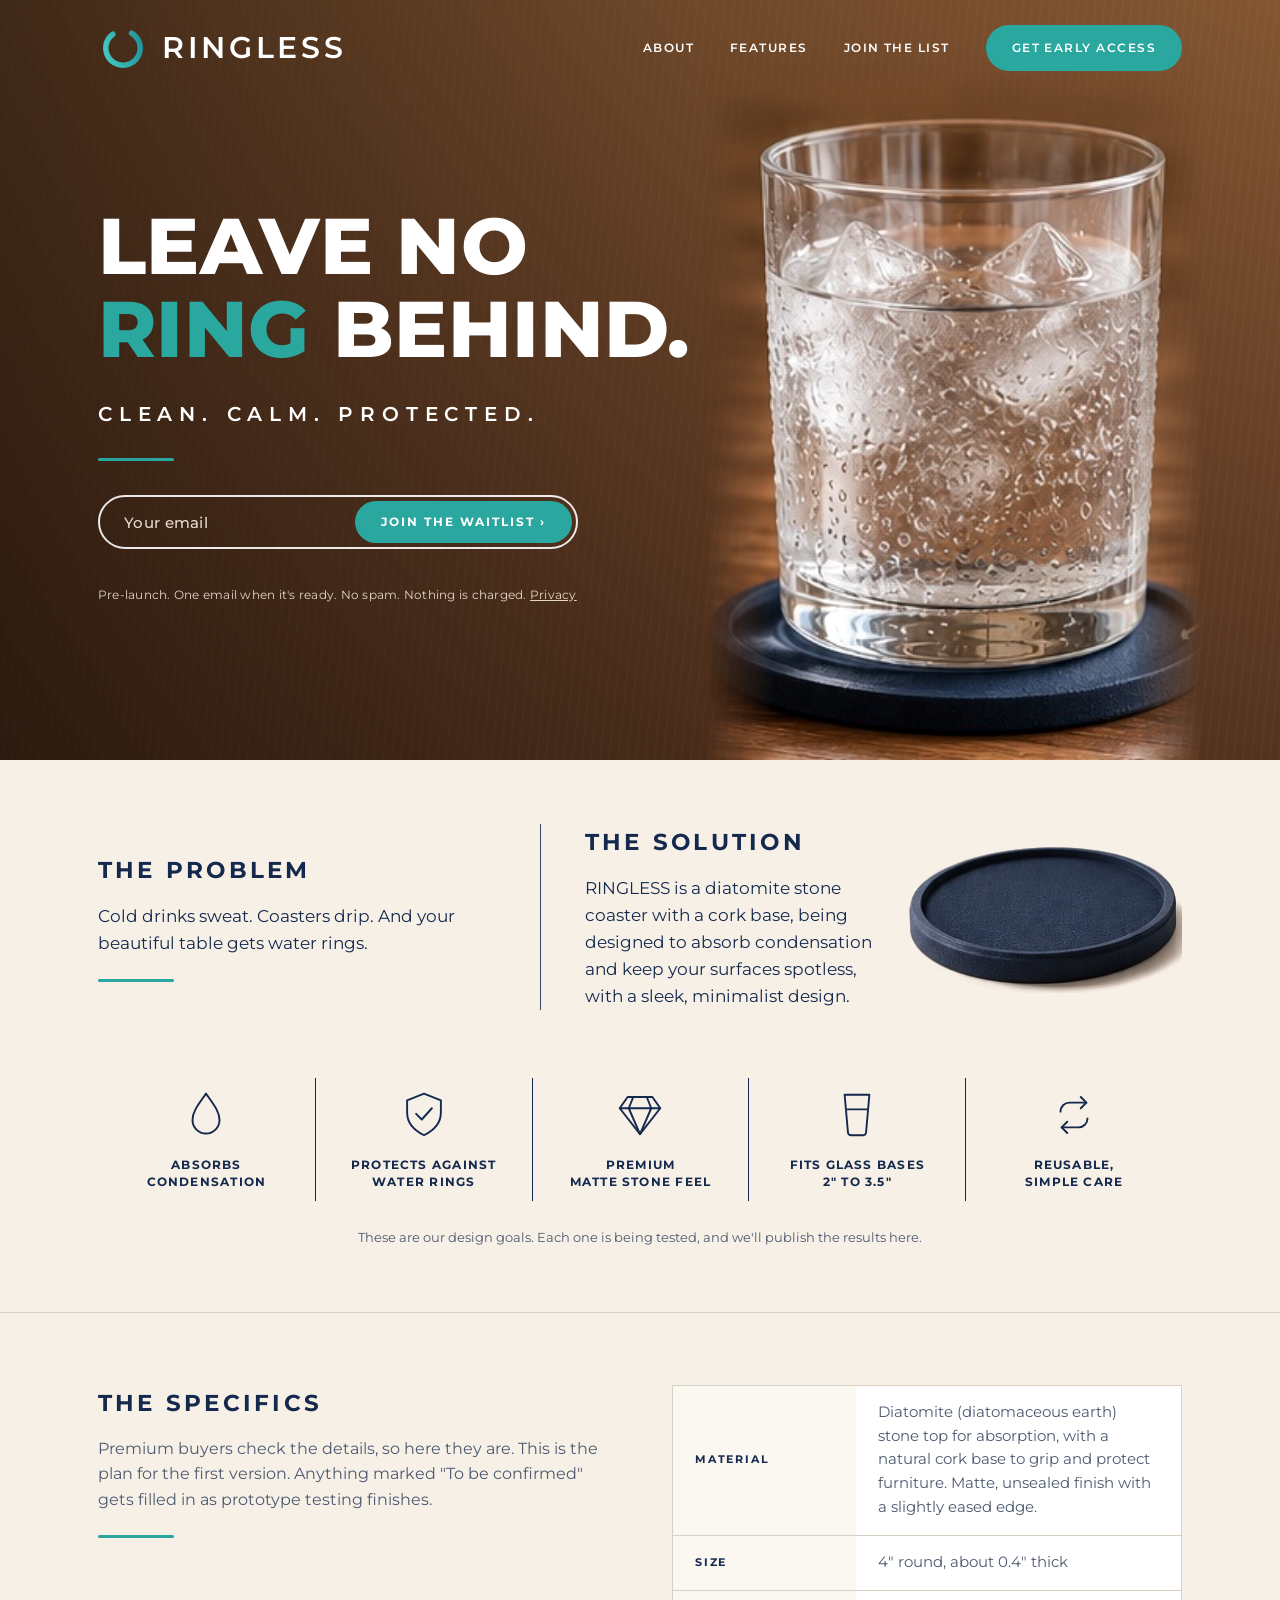
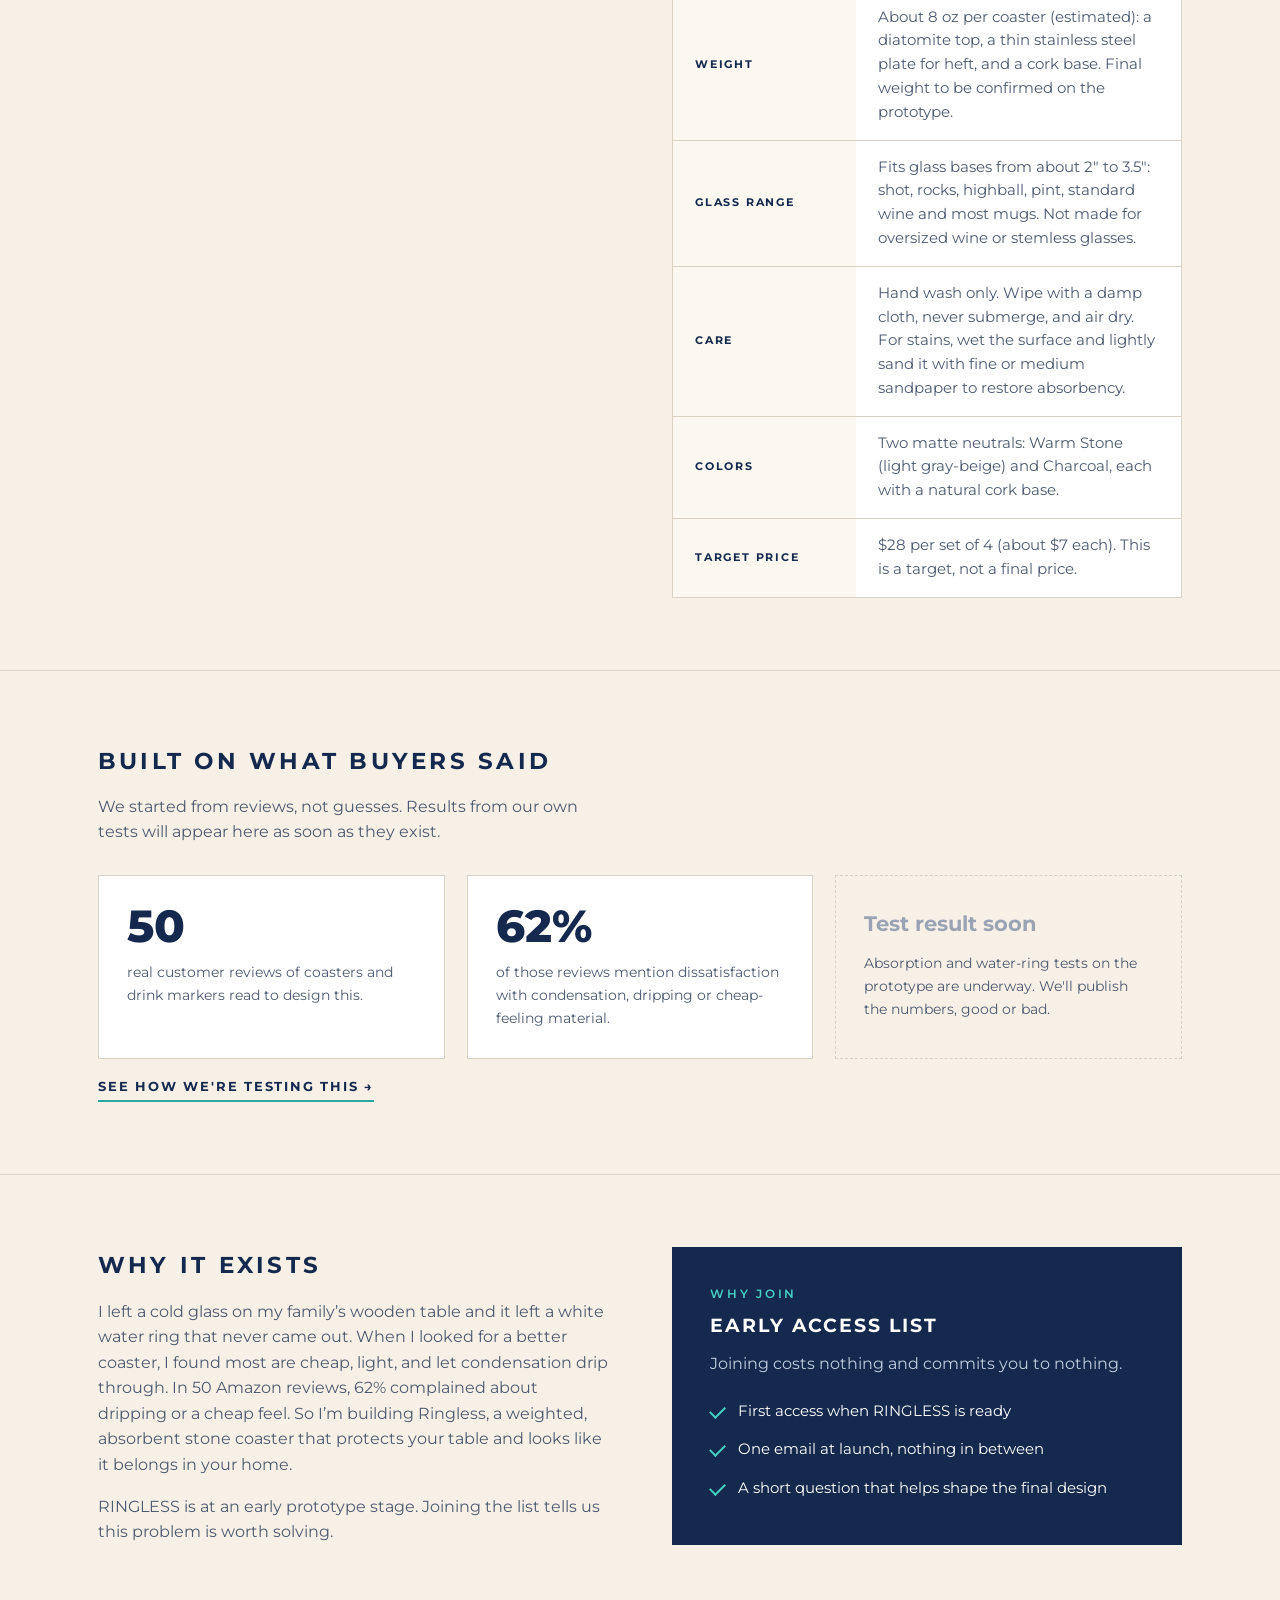
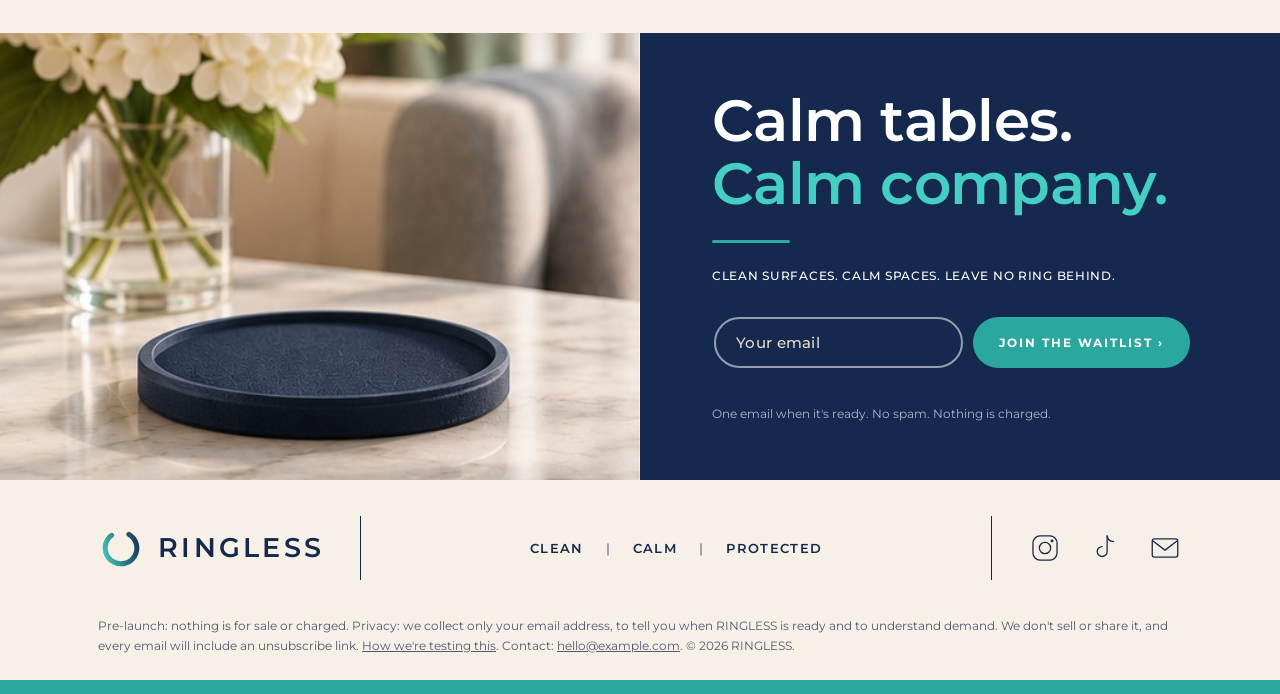
==== commit 7aaa46ae: "Add 'How we're testing this' plan page and link it from the home page Co-Authored-By: Claude Sonnet " ====
--- a/index.html
+++ b/index.html
@@ -133,6 +133,7 @@
       <div class="stat reveal"><b>62%</b><span>of those reviews mention dissatisfaction with condensation, dripping or cheap-feeling material.</span></div>
       <div class="stat pending reveal"><b>Test result soon</b><span>Absorption and water-ring tests on the prototype are underway. We'll publish the numbers, good or bad.</span></div>
     </div>
+    <a class="planlink" href="plan.html">See how we're testing this &rarr;</a>
   </div>
 </section>
 
@@ -195,7 +196,7 @@
         <a href="mailto:hello@example.com" aria-label="Email"><svg viewBox="0 0 48 48"><rect x="6" y="11" width="36" height="26" rx="3"/><path d="M7 14l17 13 17-13"/></svg></a>
       </div>
     </div>
-    <p class="legal" id="privacy">Pre-launch: nothing is for sale or charged. Privacy: we collect only your email address, to tell you when RINGLESS is ready and to understand demand. We don't sell or share it, and every email will include an unsubscribe link. Contact: <a href="mailto:hello@example.com">hello@example.com</a>. &copy; <span id="yr"></span> RINGLESS.</p>
+    <p class="legal" id="privacy">Pre-launch: nothing is for sale or charged. Privacy: we collect only your email address, to tell you when RINGLESS is ready and to understand demand. We don't sell or share it, and every email will include an unsubscribe link. <a href="plan.html">How we're testing this</a>. Contact: <a href="mailto:hello@example.com">hello@example.com</a>. &copy; <span id="yr"></span> RINGLESS.</p>
   </div>
   <div class="stripe"></div>
 </footer>
--- a/css/styles.css
+++ b/css/styles.css
@@ -157,3 +157,32 @@
   .reveal{opacity:0;transform:translateY(14px);transition:opacity .7s,transform .7s}
   .reveal.in{opacity:1;transform:none}
 }
+
+/* ---------- PLAN PAGE (plan.html) ---------- */
+.pagehead{position:relative;inset:auto;background:linear-gradient(135deg,var(--navy-2),var(--navy));color:#fff;padding:0 0 72px}
+.pagehead .bar{height:96px}
+.pagehead h1{font-size:clamp(2.2rem,5vw,3.6rem);font-weight:800;text-transform:uppercase;line-height:1.08;margin-top:28px}
+.pagehead h1 em{font-style:normal;color:var(--teal-2)}
+.pagehead .lede{max-width:40rem;margin-top:20px;color:#c0cce0;font-size:1.05rem}
+.status{display:inline-block;margin-top:26px;border:1.5px solid rgba(69,207,196,.6);color:var(--teal-2);padding:7px 16px;border-radius:999px;font-size:.72rem;letter-spacing:.16em;text-transform:uppercase;font-weight:600}
+.plan .block:first-of-type{border-top:0}
+.quote{background:var(--navy);color:#fff;padding:40px 44px;font-size:1.25rem;line-height:1.5;font-weight:500;border-left:6px solid var(--teal)}
+.parts{display:flex;flex-wrap:wrap;gap:10px;margin-top:22px}
+.parts span{border:1.5px solid var(--navy);color:var(--navy);padding:7px 16px;border-radius:999px;font-size:.78rem;letter-spacing:.1em;text-transform:uppercase;font-weight:700}
+.cards{display:grid;grid-template-columns:repeat(2,1fr);gap:22px;margin-top:30px}
+.card{background:#fff;border:1px solid var(--line);padding:32px}
+.card .n{font-size:.78rem;letter-spacing:.2em;color:var(--teal);font-weight:700}
+.card h3{font-size:1.1rem;letter-spacing:.06em;text-transform:uppercase;color:var(--navy);margin:.5rem 0 .7rem}
+.card p,.card li{color:var(--muted);font-size:.95rem}
+.card ul{margin:.6rem 0 0 1.1rem}
+.card .pass{margin-top:14px;padding-top:14px;border-top:1px solid var(--line);color:var(--navy);font-weight:600;font-size:.9rem}
+.signals{width:100%;border-collapse:collapse;background:#fff;border:1px solid var(--line);margin-top:28px}
+.signals th,.signals td{text-align:left;padding:16px 22px;border-bottom:1px solid var(--line);font-size:.95rem}
+.signals th{font-size:.72rem;letter-spacing:.16em;text-transform:uppercase;color:var(--navy);background:#fbf7f1}
+.signals td:last-child{font-weight:700;color:var(--navy)}
+.signals tr:last-child td{border-bottom:0}
+.go{color:var(--teal)!important}.stop{color:#b4452f!important}
+.fineprint{margin-top:16px;font-size:.85rem;color:var(--muted);max-width:44rem}
+.planlink{display:inline-block;margin-top:18px;color:var(--navy);font-weight:700;font-size:.8rem;letter-spacing:.14em;text-transform:uppercase;text-decoration:none;border-bottom:2px solid var(--teal);padding-bottom:3px}
+.planlink:hover{color:var(--teal)}
+@media (max-width:960px){.cards{grid-template-columns:1fr}.quote{padding:28px}}
